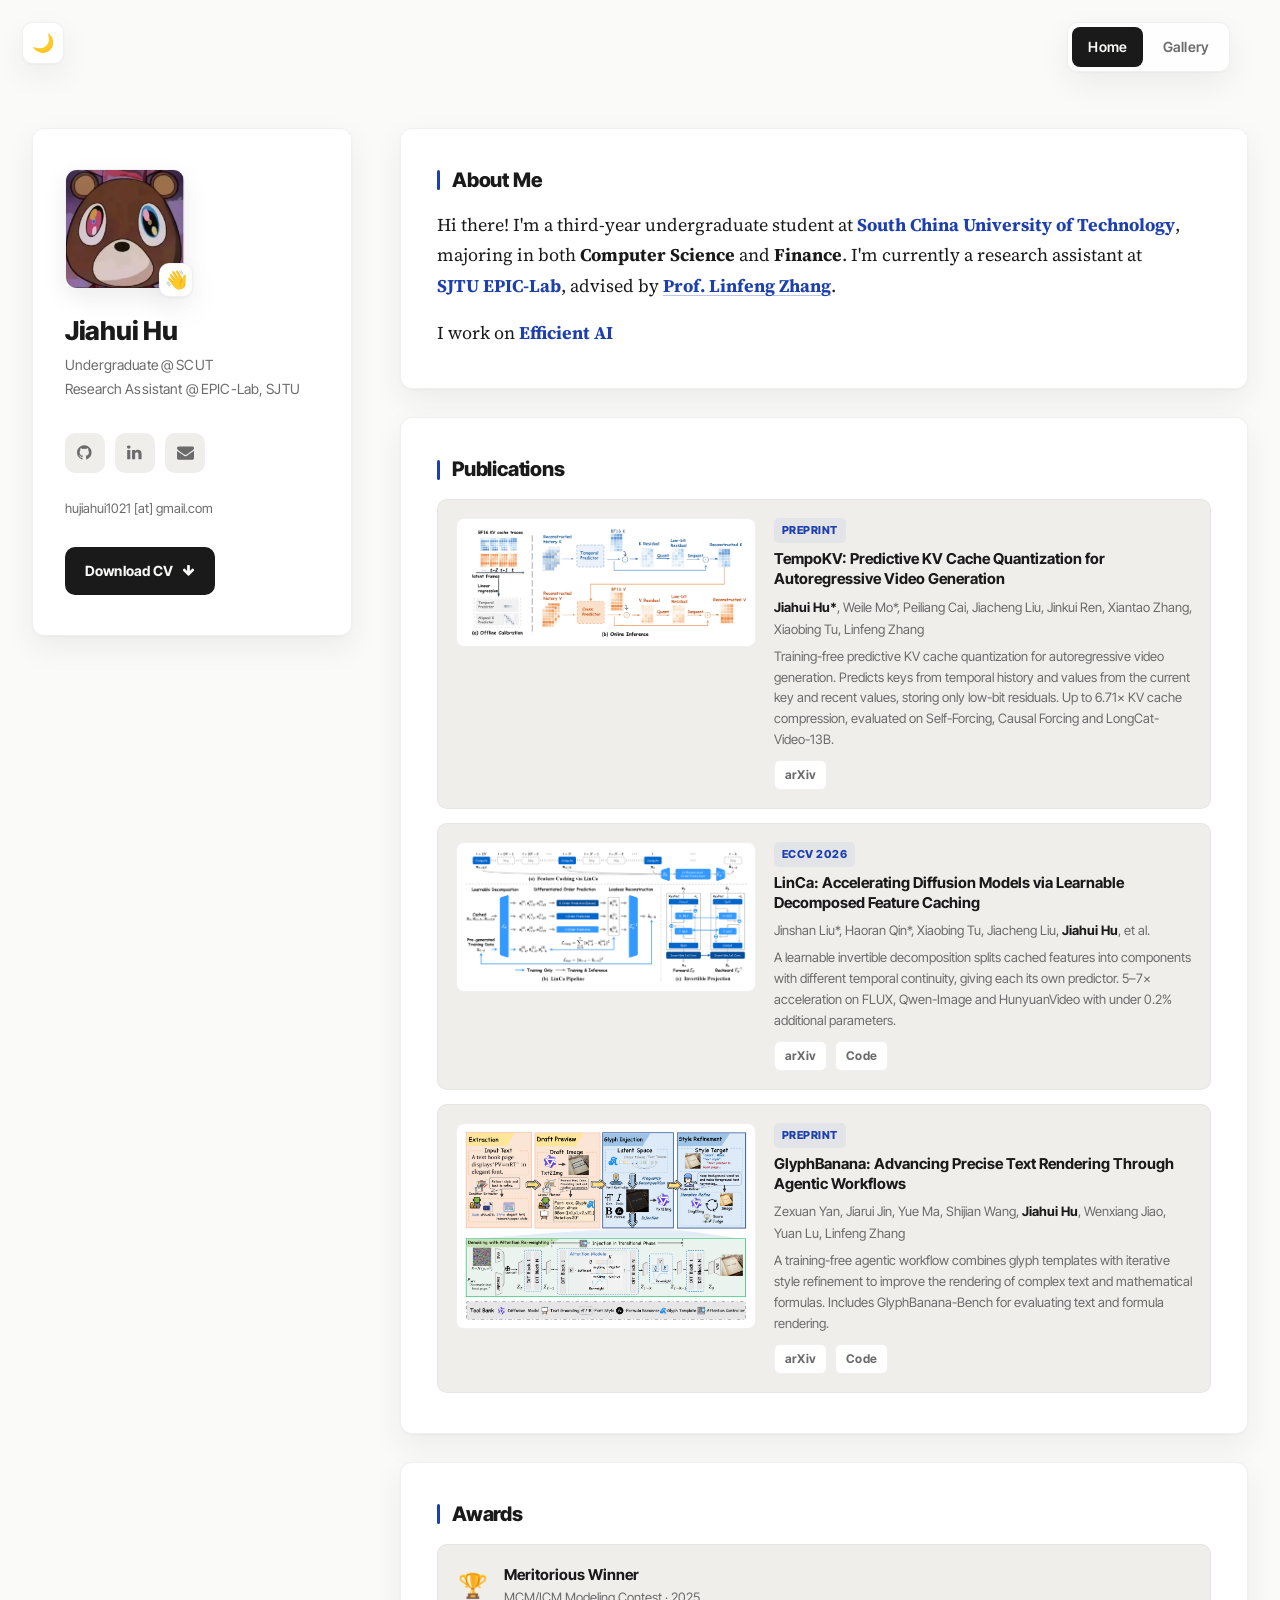
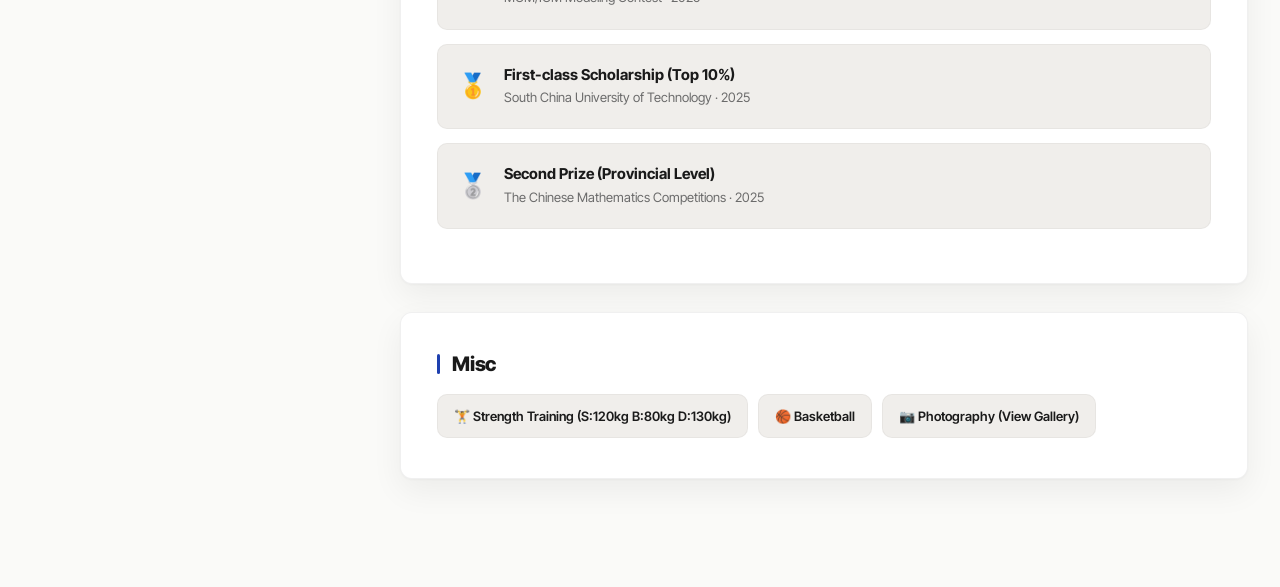
==== index.html @ 946f7ced "Add TempoKV preprint as the first publication" ====
<!doctype html>
<html lang="en">
  <head>
    <meta charset="utf-8">
    <meta name="viewport" content="width=device-width, initial-scale=1.0">

    <title>Jiahui Hu — Efficient Generative Models</title>
    <meta name="description" content="Jiahui Hu is an undergraduate at South China University of Technology and a research assistant at EPIC-Lab, SJTU, working on efficient generative models: KV-cache compression, low-bit quantization, and feature caching for image and video generation.">
    <link rel="canonical" href="https://jiahui1021.github.io/">

    <meta property="og:type" content="profile">
    <meta property="og:url" content="https://jiahui1021.github.io/">
    <meta property="og:title" content="Jiahui Hu — Efficient Generative Models">
    <meta property="og:description" content="Undergraduate at SCUT, research assistant at EPIC-Lab, SJTU. KV-cache compression, low-bit quantization, and feature caching for image and video generation.">
    <meta property="og:image" content="https://jiahui1021.github.io/static/images/profile.webp">
    <meta name="twitter:card" content="summary">
    <meta name="twitter:title" content="Jiahui Hu — Efficient Generative Models">
    <meta name="twitter:description" content="Undergraduate at SCUT, research assistant at EPIC-Lab, SJTU. KV-cache compression, low-bit quantization, and feature caching for image and video generation.">
    <meta name="twitter:image" content="https://jiahui1021.github.io/static/images/profile.webp">

    <link rel="preconnect" href="https://fonts.googleapis.com">
    <link rel="preconnect" href="https://fonts.gstatic.com" crossorigin>
    <link href="https://fonts.googleapis.com/css2?family=Inter+Tight:wght@400;500;600;700;800&family=Source+Serif+4:opsz,wght@8..60,400;8..60,500;8..60,600&display=swap" rel="stylesheet">

    <link rel="icon" href="/static/images/favicon.svg" type="image/svg+xml">

    <script>
      // Apply the saved (or system) theme before first paint to avoid a flash.
      (function () {
        try {
          var saved = localStorage.getItem('preferred-theme');
          var dark = saved
            ? saved === 'dark'
            : window.matchMedia('(prefers-color-scheme: dark)').matches;
          if (dark) document.documentElement.setAttribute('data-theme', 'dark');
        } catch (e) {}
      })();
    </script>
    <link rel="stylesheet" href="/static/css/style.css?v=20260912">
  </head>

  <body>
    <div class="bg-gradient"></div>


    <header class="nav-header animate-in" style="--delay: 0.1s">
      <nav class="nav-links" aria-label="Main navigation">
        <a href="/" class="nav-link active">Home</a>
        <a href="/gallery.html" class="nav-link">Gallery</a>
      </nav>
    </header>

    <button id="theme-toggle" class="spring-btn" aria-label="Toggle colour theme">
      <span class="icon">🌙</span>
    </button>

    <div class="layout-wrapper">

      <aside class="sidebar animate-in" style="--delay: 0.1s">
        <div class="profile-card glass-card">
          <div class="avatar-container">
            <img src="/static/images/profile.webp" alt="Jiahui Hu" class="avatar" width="393" height="392">
            <div class="status-badge" title="Say hi">👋</div>
          </div>

          <h1 class="name">Jiahui Hu</h1>
          <p class="bio">Undergraduate @ SCUT<br>Research Assistant @ <span class="nowrap">EPIC-Lab, SJTU</span></p>

          <div class="social-links">
            <a href="https://github.com/jiahui1021" target="_blank" rel="noopener noreferrer" class="social-btn spring-btn" title="GitHub" aria-label="GitHub">
              <svg viewBox="0 0 1792 1792" aria-hidden="true" focusable="false"><g transform="translate(0,1536) scale(1,-1)"><path d="M768 1408q209 0 385.5 -103t279.5 -279.5t103 -385.5q0 -251 -146.5 -451.5t-378.5 -277.5q-27 -5 -40 7t-13 30q0 3 0.5 76.5t0.5 134.5q0 97 -52 142q57 6 102.5 18t94 39t81 66.5t53 105t20.5 150.5q0 119 -79 206q37 91 -8 204q-28 9 -81 -11t-92 -44l-38 -24
q-93 26 -192 26t-192 -26q-16 11 -42.5 27t-83.5 38.5t-85 13.5q-45 -113 -8 -204q-79 -87 -79 -206q0 -85 20.5 -150t52.5 -105t80.5 -67t94 -39t102.5 -18q-39 -36 -49 -103q-21 -10 -45 -15t-57 -5t-65.5 21.5t-55.5 62.5q-19 32 -48.5 52t-49.5 24l-20 3q-21 0 -29 -4.5
t-5 -11.5t9 -14t13 -12l7 -5q22 -10 43.5 -38t31.5 -51l10 -23q13 -38 44 -61.5t67 -30t69.5 -7t55.5 3.5l23 4q0 -38 0.5 -88.5t0.5 -54.5q0 -18 -13 -30t-40 -7q-232 77 -378.5 277.5t-146.5 451.5q0 209 103 385.5t279.5 279.5t385.5 103zM291 305q3 7 -7 12
q-10 3 -13 -2q-3 -7 7 -12q9 -6 13 2zM322 271q7 5 -2 16q-10 9 -16 3q-7 -5 2 -16q10 -10 16 -3zM352 226q9 7 0 19q-8 13 -17 6q-9 -5 0 -18t17 -7zM394 184q8 8 -4 19q-12 12 -20 3q-9 -8 4 -19q12 -12 20 -3zM451 159q3 11 -13 16q-15 4 -19 -7t13 -15q15 -6 19 6z
M514 154q0 13 -17 11q-16 0 -16 -11q0 -13 17 -11q16 0 16 11zM572 164q-2 11 -18 9q-16 -3 -14 -15t18 -8t14 14z"/></g></svg>
            </a>
            <a href="https://www.linkedin.com/in/jiahui-hu-931522375/" target="_blank" rel="noopener noreferrer" class="social-btn spring-btn" title="LinkedIn" aria-label="LinkedIn">
              <svg viewBox="0 0 1792 1792" aria-hidden="true" focusable="false"><g transform="translate(0,1536) scale(1,-1)"><path d="M349 911v-991h-330v991h330zM370 1217q1 -73 -50.5 -122t-135.5 -49h-2q-82 0 -132 49t-50 122q0 74 51.5 122.5t134.5 48.5t133 -48.5t51 -122.5zM1536 488v-568h-329v530q0 105 -40.5 164.5t-126.5 59.5q-63 0 -105.5 -34.5t-63.5 -85.5q-11 -30 -11 -81v-553h-329
q2 399 2 647t-1 296l-1 48h329v-144h-2q20 32 41 56t56.5 52t87 43.5t114.5 15.5q171 0 275 -113.5t104 -332.5z"/></g></svg>
            </a>
            <a href="mailto:hujiahui1021@gmail.com" class="social-btn spring-btn" title="Email" aria-label="Email">
              <svg viewBox="0 0 1792 1792" aria-hidden="true" focusable="false"><g transform="translate(0,1536) scale(1,-1)"><path d="M1792 826v-794q0 -66 -47 -113t-113 -47h-1472q-66 0 -113 47t-47 113v794q44 -49 101 -87q362 -246 497 -345q57 -42 92.5 -65.5t94.5 -48t110 -24.5h1h1q51 0 110 24.5t94.5 48t92.5 65.5q170 123 498 345q57 39 100 87zM1792 1120q0 -79 -49 -151t-122 -123
q-376 -261 -468 -325q-10 -7 -42.5 -30.5t-54 -38t-52 -32.5t-57.5 -27t-50 -9h-1h-1q-23 0 -50 9t-57.5 27t-52 32.5t-54 38t-42.5 30.5q-91 64 -262 182.5t-205 142.5q-62 42 -117 115.5t-55 136.5q0 78 41.5 130t118.5 52h1472q65 0 112.5 -47t47.5 -113z"/></g></svg>
            </a>
            <!-- TODO: restore once you have a Google Scholar profile, with the real ?user= id.
            <a href="https://scholar.google.com/citations?user=XXXXXXXX" target="_blank" rel="noopener noreferrer" class="social-btn spring-btn" title="Google Scholar" aria-label="Google Scholar">
              <svg viewBox="0 0 2304 1792" aria-hidden="true" focusable="false"><g transform="translate(0,1536) scale(1,-1)"><path d="M1774 700l18 -316q4 -69 -82 -128t-235 -93.5t-323 -34.5t-323 34.5t-235 93.5t-82 128l18 316l574 -181q22 -7 48 -7t48 7zM2304 1024q0 -23 -22 -31l-1120 -352q-4 -1 -10 -1t-10 1l-652 206q-43 -34 -71 -111.5t-34 -178.5q63 -36 63 -109q0 -69 -58 -107l58 -433
q2 -14 -8 -25q-9 -11 -24 -11h-192q-15 0 -24 11q-10 11 -8 25l58 433q-58 38 -58 107q0 73 65 111q11 207 98 330l-333 104q-22 8 -22 31t22 31l1120 352q4 1 10 1t10 -1l1120 -352q22 -8 22 -31z"/></g></svg>
            </a>
            -->
          </div>

          <div class="contact-mini">
             <a href="mailto:hujiahui1021@gmail.com" class="email-link">hujiahui1021 [at] gmail.com</a>
          </div>

          <a href="/static/files/JiahuiHU_cv.pdf" target="_blank" rel="noopener noreferrer" class="download-btn spring-btn">
            <span>Download CV</span>
            <svg viewBox="0 0 1664 1792" aria-hidden="true" focusable="false"><g transform="translate(0,1536) scale(1,-1)"><path d="M1611 704q0 -53 -37 -90l-651 -652q-39 -37 -91 -37q-53 0 -90 37l-651 652q-38 36 -38 90q0 53 38 91l74 75q39 37 91 37q53 0 90 -37l294 -294v704q0 52 38 90t90 38h128q52 0 90 -38t38 -90v-704l294 294q37 37 90 37q52 0 91 -37l75 -75q37 -39 37 -91z"/></g></svg>
          </a>
        </div>
      </aside>

      <main class="main-content">

        <section id="about" class="content-card glass-card animate-in" style="--delay: 0.2s">
          <h2 class="section-title">About Me</h2>
          <div class="text-content">
            <p>
              Hi there! I'm a third-year undergraduate student at <strong class="highlight">South China University of Technology</strong>, majoring in both <strong>Computer Science</strong> and <strong>Finance</strong>.
              I'm currently a research assistant at <strong class="highlight nowrap">SJTU EPIC-Lab</strong>, advised by <a href="https://zhanglinfeng.tech/" target="_blank" rel="noopener noreferrer"><strong class="highlight">Prof. Linfeng Zhang</strong></a>.
            </p>
            <p>
              I work on <strong class="highlight">Efficient AI</strong>
            </p>
          </div>
        </section>


        <section id="publications" class="content-card glass-card animate-in" style="--delay: 0.3s">
          <h2 class="section-title">Publications</h2>
          <ul class="pub-list">
            <li class="pub-item spring-hover">
              <a class="pub-thumb" href="https://arxiv.org/abs/2610.15324" target="_blank" rel="noopener noreferrer" tabindex="-1" aria-hidden="true">
                <img src="/static/images/pubs/tempokv.png" alt="Overview of TempoKV: offline predictor calibration and online predictive residual quantization of keys and values" loading="lazy" width="1600" height="625">
              </a>
              <div class="pub-body">
                <div class="pub-venue">Preprint</div>
                <h3 class="pub-title">
                  <a href="https://arxiv.org/abs/2610.15324" target="_blank" rel="noopener noreferrer">TempoKV: Predictive KV Cache Quantization for Autoregressive Video Generation</a>
                </h3>
                <p class="pub-authors"><strong>Jiahui Hu*</strong>, Weile Mo*, Peiliang Cai, Jiacheng Liu, Jinkui Ren, Xiantao Zhang, Xiaobing Tu, Linfeng Zhang</p>
                <p class="pub-note">Training-free predictive KV cache quantization for autoregressive video generation. Predicts keys from temporal history and values from the current key and recent values, storing only low-bit residuals. Up to 6.71&times; KV cache compression, evaluated on Self-Forcing, Causal Forcing and LongCat-Video-13B.</p>
                <div class="pub-links">
                  <a href="https://arxiv.org/abs/2610.15324" target="_blank" rel="noopener noreferrer">arXiv</a>
                </div>
              </div>
            </li>
            <li class="pub-item spring-hover">
              <a class="pub-thumb" href="https://arxiv.org/abs/2608.17973" target="_blank" rel="noopener noreferrer" tabindex="-1" aria-hidden="true">
                <img src="/static/images/pubs/linca.webp" alt="Overview of the LinCa framework: decompose, predict, reconstruct" loading="lazy" width="1200" height="562">
              </a>
              <div class="pub-body">
                <div class="pub-venue">ECCV 2026</div>
                <h3 class="pub-title">
                  <a href="https://arxiv.org/abs/2608.17973" target="_blank" rel="noopener noreferrer">LinCa: Accelerating Diffusion Models via Learnable Decomposed Feature Caching</a>
                </h3>
                <p class="pub-authors">Jinshan Liu*, Haoran Qin*, Xiaobing Tu, Jiacheng Liu, <strong>Jiahui Hu</strong>, et al.</p>
                <p class="pub-note">A learnable invertible decomposition splits cached features into components with different temporal continuity, giving each its own predictor. 5&ndash;7&times; acceleration on FLUX, Qwen-Image and HunyuanVideo with under 0.2% additional parameters.</p>
                <div class="pub-links">
                  <a href="https://arxiv.org/abs/2608.17973" target="_blank" rel="noopener noreferrer">arXiv</a>
                  <a href="https://github.com/QHR69/LinCa" target="_blank" rel="noopener noreferrer">Code</a>
                </div>
              </div>
            </li>
            <li class="pub-item spring-hover">
              <a class="pub-thumb" href="https://arxiv.org/abs/2603.12155" target="_blank" rel="noopener noreferrer" tabindex="-1" aria-hidden="true">
                <img src="/static/images/pubs/glyphbanana.png" alt="Overview of the GlyphBanana workflow: extraction, draft preview, glyph injection, and style refinement" loading="lazy" width="2027" height="1353">
              </a>
              <div class="pub-body">
                <div class="pub-venue">Preprint</div>
                <h3 class="pub-title">
                  <a href="https://arxiv.org/abs/2603.12155" target="_blank" rel="noopener noreferrer">GlyphBanana: Advancing Precise Text Rendering Through Agentic Workflows</a>
                </h3>
                <p class="pub-authors">Zexuan Yan, Jiarui Jin, Yue Ma, Shijian Wang, <strong>Jiahui Hu</strong>, Wenxiang Jiao, Yuan Lu, Linfeng Zhang</p>
                <p class="pub-note">A training-free agentic workflow combines glyph templates with iterative style refinement to improve the rendering of complex text and mathematical formulas. Includes GlyphBanana-Bench for evaluating text and formula rendering.</p>
                <div class="pub-links">
                  <a href="https://arxiv.org/abs/2603.12155" target="_blank" rel="noopener noreferrer">arXiv</a>
                  <a href="https://github.com/yuriYanZeXuan/GlyphBanana" target="_blank" rel="noopener noreferrer">Code</a>
                </div>
              </div>
            </li>
          </ul>
        </section>

        <section id="awards" class="content-card glass-card animate-in" style="--delay: 0.4s">
          <h2 class="section-title">Awards</h2>
          <ul class="awards-list">
            <li class="spring-hover">
              <div class="award-icon">🏆</div>
              <div class="award-details">
                <strong>Meritorious Winner</strong>
                <span class="sub">MCM/ICM Modeling Contest · 2025</span>
              </div>
            </li>
            <li class="spring-hover">
              <div class="award-icon">🥇</div>
              <div class="award-details">
                <strong>First-class Scholarship (Top 10%)</strong>
                <span class="sub">South China University of Technology · 2025</span>
              </div>
            </li>

            <li class="spring-hover">
              <div class="award-icon">🥈</div>
              <div class="award-details">
                <strong>Second Prize (Provincial Level)</strong>
                <span class="sub">The Chinese Mathematics Competitions · 2025</span>
              </div>
            </li>

          </ul>
        </section>

        <section id="misc" class="content-card glass-card animate-in" style="--delay: 0.5s">
          <h2 class="section-title">Misc</h2>
          <div class="hobbies-grid">
            <div class="hobby-tag spring-hover">🏋️ Strength Training (S:120kg B:80kg D:130kg)</div>
            <div class="hobby-tag spring-hover">🏀 Basketball</div>
            <a href="/gallery.html" class="hobby-tag spring-hover hobby-link">📷 Photography (View Gallery)</a>
          </div>
        </section>

        <footer class="site-footer animate-in" style="--delay: 0.6s">
          <p></p>
        </footer>

      </main>
    </div>

    <script src="/static/js/dark-mode.js?v=20260912"></script>
  </body>
</html>
---- static/css/style.css ----
/* =========================================
   1. Variables & Reset & Font (全局通用)
   ========================================= */

/* 1. 定义康熙字典体 */
@font-face {
  font-family: 'KangXi';
  src: url('../fonts/KangXi.otf') format('opentype'); 
  font-display: swap; 
}

:root {
  --font-main: 'Inter Tight', "Helvetica Neue", Arial, sans-serif;
  --font-display: 'Inter Tight', "Helvetica Neue", Arial, sans-serif;
  --font-serif: 'Source Serif 4', Georgia, "Times New Roman", serif;

  /* 调色板 — 学术冷暖灰 */
  --bg-color: #fafaf8;
  --surface-color: #ffffff;
  --surface-muted: #f0eeeb;
  --text-primary: #1a1a1a;
  --text-secondary: #6b6b6b;
  --accent: #1e40af;
  --accent-hover: #1a3590;
  --accent-subtle: rgba(30, 64, 175, 0.06);

  /* 卡片设计 — 纯色底 + 双层阴影 */
  --card-bg: #ffffff;
  --card-border: 1px solid rgba(0, 0, 0, 0.06);
  --card-radius: 12px;
  --card-shadow:
    0 1px 3px rgba(0, 0, 0, 0.04),
    0 12px 32px rgba(0, 0, 0, 0.06);
  --card-shadow-hover:
    0 2px 6px rgba(0, 0, 0, 0.06),
    0 20px 48px rgba(0, 0, 0, 0.10);

  /* 物理弹性动画曲线 */
  --spring-easing: cubic-bezier(0.34, 1.56, 0.64, 1);
  --spring-duration: 0.4s;

  --font-art: 'KangXi', "Songti SC", serif;
}

/* 暗色模式适配 */
[data-theme="dark"] {
  --bg-color: #0f0f0f;
  --surface-color: #1a1a1a;
  --surface-muted: #242424;
  --text-primary: #ececec;
  --text-secondary: #999999;
  --accent: #60a5fa;
  --accent-hover: #93c5fd;
  --accent-subtle: rgba(96, 165, 250, 0.08);
  --card-bg: #1a1a1a;
  --card-border: 1px solid rgba(255, 255, 255, 0.08);
  --card-shadow:
    0 1px 3px rgba(0, 0, 0, 0.12),
    0 12px 32px rgba(0, 0, 0, 0.3);
  --card-shadow-hover:
    0 2px 6px rgba(0, 0, 0, 0.16),
    0 20px 48px rgba(0, 0, 0, 0.4);
}

* { box-sizing: border-box; margin: 0; padding: 0; }

body {
  font-family: var(--font-main);
  background: var(--bg-color);
  color: var(--text-primary);
  line-height: 1.7;
  overflow-x: hidden;
  transition: background-color 0.4s ease, color 0.4s ease;
}

a { text-decoration: none; color: inherit; transition: color 0.2s; }
ul { list-style: none; }

/* 背景光斑 */
.bg-gradient {
  display: none;
}

/* =========================================
   2. Layout (布局核心)
   ========================================= */

/* [首页默认布局] Grid 布局，侧边栏+内容 */
.layout-wrapper {
  max-width: 1320px;
  margin: 0 auto;
  padding: 56px 32px 80px;
  display: grid;
  grid-template-columns: 320px 1fr;
  gap: 48px;
  align-items: start;
}

/* [画廊页特殊布局] 只有当 body 有 gallery-page 类时生效 */
body.gallery-page .layout-wrapper {
  max-width: 100%;
  padding: 20px;
  display: flex; /* 改为 Flex */
  flex-direction: column;
  height: 100vh;
  overflow: hidden; /* 锁住滚动条 */
  grid-template-columns: none; /* 取消 Grid */
}

/* 移动端适配 */
@media (max-width: 850px) {
  .nav-header {
    width: calc(100% - 40px);
    padding-top: 16px;
  }

  .layout-wrapper {
    grid-template-columns: 1fr;
    gap: 24px;
    padding: 24px 20px 56px;
    margin-top: 24px;
  }

  .sidebar {
    position: static;
  }

  .section-title {
    font-size: 22px;
  }
}

/* =========================================
   3. Navigation (导航栏)
   ========================================= */
.nav-header {
  display: flex;
  justify-content: flex-end;
  width: min(1180px, calc(100% - 48px));
  padding: 22px 0 0;
  margin: 0 auto;
  position: relative;
  z-index: 50;
}

/* [画廊页] 导航栏改为绝对定位，悬浮在右上角 */
body.gallery-page .nav-header {
  position: absolute;
  top: 20px; right: 40px;
  margin-bottom: 0;
  padding: 0;
}

.nav-links {
  display: flex;
  gap: 4px;
  background: rgba(255, 255, 255, 0.82);
  padding: 4px;
  border-radius: 10px;
  border: var(--card-border);
  backdrop-filter: blur(16px);
  -webkit-backdrop-filter: blur(16px);
  box-shadow: var(--card-shadow);
}

[data-theme="dark"] .nav-links {
  background: rgba(26, 26, 26, 0.82);
}

.nav-link {
  min-height: 38px;
  display: inline-flex;
  align-items: center;
  padding: 8px 16px;
  border-radius: 8px;
  font-weight: 600;
  font-size: 14px;
  color: var(--text-secondary);
  transition: all 0.2s ease;
  letter-spacing: 0.01em;
}

.nav-link:hover, .nav-link.active {
  background: var(--text-primary);
  color: var(--bg-color);
}


#theme-toggle {
  position: fixed;
  top: 22px;
  left: 22px;
  z-index: 100;
  width: 42px; height: 42px;
  border-radius: 10px;
  background: var(--card-bg);
  border: var(--card-border);
  cursor: pointer;
  display: flex; align-items: center; justify-content: center;
  font-size: 18px;
  box-shadow: var(--card-shadow);
  transition: transform 0.2s ease, box-shadow 0.2s ease;
}

#theme-toggle:hover {
  transform: scale(1.08);
  box-shadow: var(--card-shadow-hover);
}

/* [画廊页] 样式可以简化 */
body.gallery-page #theme-toggle {
  position: absolute;
  top: 20px; 
  left: 20px;
  right: auto;
}
/* =========================================
   4. Components (卡片与侧边栏)
   ========================================= */
.glass-card {
  background: var(--card-bg);
  border: var(--card-border);
  border-radius: var(--card-radius);
  box-shadow: var(--card-shadow);
  padding: 40px 36px;
  transition: transform 0.3s ease,
              box-shadow 0.3s ease;
}

.glass-card:hover {
  box-shadow: var(--card-shadow-hover);
}

.content-card { margin-bottom: 28px; }
.main-content { min-width: 0; }

/* Sidebar Profile */
.sidebar { position: sticky; top: 40px; }
.profile-card { text-align: left; padding: 40px 32px; }
.avatar-container { position: relative; width: 120px; height: 120px; margin: 0 0 28px; }
.avatar { width: 100%; height: 100%; border-radius: 12px; object-fit: cover; border: 1px solid rgba(0, 0, 0, 0.06); box-shadow: 0 8px 24px rgba(0,0,0,0.08); }
.status-badge { position: absolute; bottom: -8px; right: -8px; background: var(--surface-color); width: 34px; height: 34px; border: var(--card-border); border-radius: 10px; display: flex; align-items: center; justify-content: center; font-size: 18px; box-shadow: var(--card-shadow); animation: wave 2s infinite; }
.name { font-family: var(--font-display); font-size: 26px; line-height: 1.1; font-weight: 800; margin-bottom: 8px; letter-spacing: -0.01em; }
.bio { color: var(--text-secondary); font-size: 14px; margin-bottom: 32px; letter-spacing: 0.01em; }
.social-links { display: flex; justify-content: center; gap: 10px; margin-bottom: 24px; }
.profile-card .social-links { justify-content: flex-start; }
.social-btn { width: 40px; height: 40px; border-radius: 10px; background: var(--surface-muted); display: flex; align-items: center; justify-content: center; color: var(--text-secondary); font-size: 16px; border: 1px solid transparent; transition: all 0.2s ease; }
.social-btn:hover { color: var(--accent); background: var(--accent-subtle); border-color: rgba(30, 64, 175, 0.12); transform: translateY(-2px); }
.social-btn svg { width: 17px; height: 17px; fill: currentColor; display: block; }
.download-btn svg { width: 13px; height: 13px; fill: currentColor; display: block; }
[data-theme="dark"] .social-btn { background: rgba(255, 255, 255, 0.06); }
[data-theme="dark"] .social-btn:hover { color: var(--accent); background: rgba(96, 165, 250, 0.1); border-color: rgba(96, 165, 250, 0.2); }
.contact-mini { font-size: 13px; color: var(--text-secondary); margin-bottom: 28px; }
.download-btn { display: inline-flex; align-items: center; gap: 8px; background: var(--text-primary); color: var(--bg-color); padding: 12px 20px; border-radius: 10px; font-weight: 700; font-size: 14px; transition: all 0.2s ease; letter-spacing: 0.01em; }
.download-btn:hover { transform: translateY(-2px); box-shadow: 0 8px 20px rgba(0,0,0,0.12); }

/* =========================================
   5. Home Content (首页内容样式)
   ========================================= */
.section-title { font-family: var(--font-display); font-size: 20px; line-height: 1.15; font-weight: 800; margin-bottom: 18px; display: flex; align-items: center; gap: 12px; letter-spacing: -0.01em; }
.section-title::before { content: ''; display: block; width: 3px; height: 20px; background: var(--accent); border-radius: 2px; }
.highlight { color: var(--accent); }
/* 正文：撑满卡片宽度，段落内不出现孤字/孤行 */
.text-content p { margin-bottom: 0.9em; color: var(--text-primary); font-family: var(--font-serif); font-size: 18px; line-height: 1.7; text-wrap: pretty; }
.text-content p:last-child { margin-bottom: 0; }
/* 只有真正的链接带下划线，和纯高亮的蓝色强调区分开 */
.text-content a { text-decoration: underline; text-decoration-thickness: 1px; text-underline-offset: 3px; text-decoration-color: rgba(30, 64, 175, 0.3); transition: text-decoration-color 0.2s ease; }
.text-content a:hover { text-decoration-color: var(--accent); }
[data-theme="dark"] .text-content a { text-decoration-color: rgba(96, 165, 250, 0.35); }
.news-box { background: var(--surface-muted); border-radius: 10px; padding: 20px; margin-top: 24px; border: 1px solid rgba(0, 0, 0, 0.03); }
.news-header { font-size: 12px; font-weight: 700; text-transform: uppercase; color: var(--accent); margin-bottom: 12px; letter-spacing: 0.03em; }
.news-list li { display: flex; gap: 12px; font-size: 14px; margin-bottom: 8px; }
.news-list .date { font-family: monospace; color: var(--text-secondary); min-width: 80px; }
.section-header { display: flex; justify-content: space-between; align-items: center; margin-bottom: 20px; }
.view-all { font-size: 14px; color: var(--accent); font-weight: 600; transition: color 0.2s ease; }
.view-all:hover { color: var(--accent-hover); }

/* Projects Grid */
.project-grid { display: grid; grid-template-columns: repeat(auto-fit, minmax(240px, 1fr)); gap: 16px; }
.project-item { background: var(--surface-muted); padding: 20px; border-radius: 10px; border: 1px solid rgba(0, 0, 0, 0.04); transition: all 0.3s ease; }
.project-item:hover { transform: translateY(-4px); border-color: var(--accent); box-shadow: 0 8px 20px rgba(0,0,0,0.06); }
.project-icon { font-size: 24px; margin-bottom: 12px; }
.project-item h3 { font-size: 16px; font-weight: 600; margin-bottom: 6px; }
.project-item p { font-size: 13px; color: var(--text-secondary); margin-bottom: 12px; line-height: 1.5; }
.tags span { display: inline-block; font-size: 11px; background: rgba(0,0,0,0.04); padding: 4px 8px; border-radius: 6px; margin-right: 4px; color: var(--text-secondary); }
[data-theme="dark"] .tags span { background: rgba(255,255,255,0.08); }

/* Awards */
.awards-list li { display: flex; gap: 16px; align-items: center; padding: 20px; border-radius: 10px; background: var(--surface-muted); margin-bottom: 14px; border: 1px solid rgba(0, 0, 0, 0.04); transition: transform 0.25s ease, border-color 0.25s ease, box-shadow 0.25s ease; }
.awards-list li:hover { transform: translateY(-2px); border-color: rgba(30, 64, 175, 0.15); box-shadow: 0 6px 16px rgba(0,0,0,0.06); }
[data-theme="dark"] .awards-list li:hover { border-color: rgba(96, 165, 250, 0.2); }
.award-icon { font-size: 24px; }
.award-details { display: flex; flex-direction: column; gap: 2px; }
.award-details strong { font-size: 15px; line-height: 1.3; }
.award-details .sub { font-size: 13px; color: var(--text-secondary); }

/* Hobbies */
.hobbies-grid { display: flex; flex-wrap: wrap; gap: 10px; }
.hobby-tag { background: var(--surface-muted); padding: 10px 16px; border-radius: 10px; font-size: 13px; font-weight: 600; transition: all 0.25s ease; cursor: default; border: 1px solid rgba(0, 0, 0, 0.04); }
.hobby-tag:hover { transform: translateY(-2px); background: var(--text-primary); color: var(--bg-color); box-shadow: 0 6px 16px rgba(0,0,0,0.08); }
.hobby-link { cursor: pointer; }
.nowrap { white-space: nowrap; }

/* Publications */
.pub-list { display: flex; flex-direction: column; gap: 14px; }
.pub-item { display: flex; gap: 18px; align-items: flex-start; padding: 18px; border-radius: 10px; background: var(--surface-muted); border: 1px solid rgba(0, 0, 0, 0.04); transition: transform 0.25s ease, border-color 0.25s ease, box-shadow 0.25s ease; }
.pub-item:hover { transform: translateY(-2px); border-color: rgba(30, 64, 175, 0.15); box-shadow: 0 6px 16px rgba(0,0,0,0.06); }
[data-theme="dark"] .pub-item:hover { border-color: rgba(96, 165, 250, 0.2); }
.pub-thumb { flex: 0 0 300px; display: block; overflow: hidden; border-radius: 8px; padding: 8px; background: #ffffff; border: 1px solid rgba(0, 0, 0, 0.06); }
.pub-thumb img { width: 100%; height: auto; display: block; transition: transform 0.35s ease; }
.pub-item:hover .pub-thumb img { transform: scale(1.03); }
[data-theme="dark"] .pub-thumb { border-color: rgba(255, 255, 255, 0.10); }
.pub-body { display: flex; flex-direction: column; gap: 6px; min-width: 0; }
.pub-venue { align-self: flex-start; font-family: var(--font-display); font-size: 11px; font-weight: 800; letter-spacing: 0.04em; text-transform: uppercase; color: var(--accent); background: var(--accent-subtle); padding: 3px 8px; border-radius: 5px; }
.pub-title { font-size: 15px; font-weight: 700; line-height: 1.35; }
.pub-title a { border-bottom: 1px solid transparent; transition: color 0.2s ease, border-color 0.2s ease; }
.pub-title a:hover { color: var(--accent); border-bottom-color: var(--accent); }
.pub-authors { font-size: 13px; color: var(--text-secondary); }
.pub-authors strong { color: var(--text-primary); font-weight: 700; }
.pub-note { font-size: 13px; line-height: 1.6; color: var(--text-secondary); }
.pub-links { display: flex; flex-wrap: wrap; gap: 8px; margin-top: 4px; }
.pub-links a { font-size: 12px; font-weight: 700; letter-spacing: 0.02em; padding: 4px 10px; border-radius: 6px; background: var(--surface-color); border: 1px solid rgba(0, 0, 0, 0.06); color: var(--text-secondary); transition: all 0.2s ease; }
.pub-links a:hover { color: var(--accent); border-color: rgba(30, 64, 175, 0.2); background: var(--accent-subtle); }
[data-theme="dark"] .pub-links a { background: rgba(255, 255, 255, 0.05); border-color: rgba(255, 255, 255, 0.08); }
[data-theme="dark"] .pub-links a:hover { color: var(--accent); border-color: rgba(96, 165, 250, 0.25); background: rgba(96, 165, 250, 0.1); }

@media (max-width: 900px) {
  .pub-item { flex-direction: column; }
  .pub-thumb { flex: 0 0 auto; width: 100%; }
}

/* =========================================
   6. Gallery Styles
   ========================================= */
body.gallery-page {
  min-height: 100vh;
  background: var(--bg-color);
}

[data-theme="dark"] body.gallery-page {
  background: #0a0a0a;
}

body.gallery-page.lightbox-open {
  overflow: hidden;
}

body.gallery-page .nav-header {
  position: absolute;
  top: 20px;
  right: 24px;
  margin-bottom: 0;
  padding: 0;
  z-index: 80;
}

body.gallery-page #theme-toggle {
  position: absolute;
  top: 20px;
  left: 24px;
  z-index: 90;
}

.gallery-shell {
  width: 100%;
  padding-bottom: 72px;
}

.gallery-hero {
  min-height: 56vh;
  display: flex;
  align-items: flex-end;
  position: relative;
  isolation: isolate;
  padding: 140px max(28px, calc((100vw - 1180px) / 2)) 52px;
  margin-bottom: 36px;
  overflow: hidden;
  border-radius: 0 0 20px 20px;
}

.gallery-hero::before {
  content: "";
  position: absolute;
  inset: 0;
  z-index: -2;
  background-image:
    linear-gradient(90deg, rgba(7, 10, 14, 0.72), rgba(7, 10, 14, 0.24) 56%, rgba(7, 10, 14, 0.12)),
    url('/static/images/gallery/optimized/MtYL3.webp');
  background-size: cover;
  background-position: center;
}

.gallery-hero::after {
  content: "";
  position: absolute;
  inset: auto 0 0;
  height: 140px;
  z-index: -1;
  background: linear-gradient(180deg, rgba(250, 250, 248, 0), rgba(250, 250, 248, 1));
}

[data-theme="dark"] .gallery-hero::after {
  background: linear-gradient(180deg, rgba(10, 10, 10, 0), rgba(10, 10, 10, 1));
}

.gallery-hero-content {
  width: min(620px, 100%);
  color: #fff;
  text-shadow: 0 12px 28px rgba(0, 0, 0, 0.32);
}

.gallery-kicker {
  margin-bottom: 10px;
  font-size: 13px;
  font-weight: 700;
  text-transform: uppercase;
  letter-spacing: 0;
}

.gallery-hero h1 {
  margin-bottom: 16px;
  font-family: var(--font-display);
  font-size: 80px;
  line-height: 0.9;
  letter-spacing: -0.02em;
  color: #fff;
}

.gallery-lede {
  max-width: 520px;
  margin-bottom: 20px;
  font-family: var(--font-serif);
  font-size: 21px;
  line-height: 1.35;
  color: rgba(255, 255, 255, 0.86);
}

.gallery-meta {
  display: flex;
  flex-wrap: wrap;
  gap: 10px;
}

.gallery-meta span {
  display: inline-flex;
  align-items: center;
  min-height: 34px;
  padding: 7px 14px;
  border: 1px solid rgba(255, 255, 255, 0.2);
  border-radius: 10px;
  background: rgba(255, 255, 255, 0.1);
  color: rgba(255, 255, 255, 0.92);
  backdrop-filter: blur(16px);
  -webkit-backdrop-filter: blur(16px);
  font-size: 13px;
  font-weight: 600;
}

.gallery-toolbar,
.gallery-grid {
  width: min(1180px, calc(100% - 40px));
  margin-inline: auto;
}

.gallery-toolbar {
  display: flex;
  flex-wrap: wrap;
  gap: 10px;
  margin-bottom: 18px;
}

.filter-chip {
  display: inline-flex;
  align-items: center;
  justify-content: center;
  gap: 8px;
  min-height: 40px;
  padding: 9px 16px;
  border: 1px solid rgba(0, 0, 0, 0.06);
  border-radius: 10px;
  background: rgba(255, 255, 255, 0.8);
  color: var(--text-secondary);
  box-shadow: 0 2px 8px rgba(0, 0, 0, 0.04);
  cursor: pointer;
  font: inherit;
  font-weight: 700;
  font-size: 14px;
  transition: all 0.25s ease;
}

.filter-chip:hover,
.filter-chip.active {
  transform: translateY(-2px);
  border-color: rgba(30, 64, 175, 0.3);
  background: var(--text-primary);
  color: var(--bg-color);
  box-shadow: 0 6px 16px rgba(0, 0, 0, 0.1);
}

[data-theme="dark"] .filter-chip {
  border-color: rgba(255, 255, 255, 0.08);
  background: rgba(255, 255, 255, 0.06);
  box-shadow: 0 2px 8px rgba(0, 0, 0, 0.2);
}

[data-theme="dark"] .filter-chip:hover,
[data-theme="dark"] .filter-chip.active {
  background: #ececec;
  color: #0f0f0f;
}

.gallery-grid {
  display: grid;
  grid-auto-flow: dense;
  grid-auto-rows: 10px;
  grid-template-columns: repeat(12, minmax(0, 1fr));
  gap: 16px;
}

.gallery-item {
  grid-column: span 4;
  position: relative;
  display: block;
  width: 100%;
  min-height: 220px;
  padding: 0;
  border: 0;
  border-radius: 12px;
  overflow: hidden;
  background: var(--surface-muted);
  color: #fff;
  cursor: zoom-in;
  box-shadow:
    0 2px 8px rgba(0, 0, 0, 0.06),
    0 12px 28px rgba(0, 0, 0, 0.1);
  grid-row: span 19;
  transform: translateZ(0);
  opacity: 0;
  transition: opacity 0.4s ease, transform 0.35s ease, box-shadow 0.35s ease;
}

.gallery-item.is-landscape {
  grid-column: span 6;
  grid-row: span 15;
}

.gallery-item.is-featured {
  grid-column: span 8;
  grid-row: span 19;
}

.gallery-item:hover,
.gallery-item:focus-visible {
  transform: translateY(-6px);
  box-shadow:
    0 4px 12px rgba(0, 0, 0, 0.08),
    0 20px 44px rgba(0, 0, 0, 0.14);
  outline: none;
}

.gallery-item img {
  width: 100%;
  height: 100%;
  display: block;
  object-fit: cover;
  opacity: 0;
  transition: opacity 0.4s ease, transform 0.5s ease, filter 0.3s ease;
}

.gallery-item:hover img,
.gallery-item:focus-visible img {
  transform: scale(1.06);
  filter: brightness(1.08) saturate(1.08);
}

.gallery-item-info {
  position: absolute;
  inset: auto 0 0;
  display: flex;
  flex-direction: column;
  gap: 3px;
  padding: 48px 20px 18px;
  background: linear-gradient(180deg, rgba(0, 0, 0, 0), rgba(0, 0, 0, 0.72));
  text-align: left;
}

.gallery-item-info strong {
  font-family: var(--font-display);
  color: #fff;
  font-size: 16px;
  line-height: 1.2;
  letter-spacing: -0.01em;
}

.gallery-item-info span {
  color: rgba(255, 255, 255, 0.72);
  font-size: 13px;
  line-height: 1.35;
}

.gallery-lightbox {
  position: fixed;
  inset: 0;
  z-index: 2000;
  display: grid;
  grid-template-columns: 72px 1fr 72px;
  align-items: center;
  gap: 16px;
  padding: 72px 28px 32px;
  background: rgba(0, 0, 0, 0.92);
  backdrop-filter: blur(24px);
  -webkit-backdrop-filter: blur(24px);
}

.gallery-lightbox[hidden] {
  display: none;
}

.lightbox-frame {
  min-width: 0;
  max-width: min(1080px, 100%);
  margin: 0 auto;
  color: #fff;
  text-align: center;
}

.lightbox-frame img {
  display: block;
  width: auto;
  max-width: 100%;
  max-height: calc(100vh - 190px);
  margin: 0 auto 20px;
  border-radius: 12px;
  box-shadow: 0 32px 80px rgba(0, 0, 0, 0.5);
  transition: opacity 0.3s ease, transform 0.3s ease;
}

.lightbox-frame figcaption {
  display: flex;
  flex-direction: column;
  gap: 4px;
}

.lightbox-frame strong {
  color: #fff;
  font-size: 18px;
  letter-spacing: -0.01em;
}

.lightbox-frame span {
  color: rgba(255, 255, 255, 0.6);
  font-size: 14px;
}

.lightbox-action {
  width: 48px;
  height: 48px;
  border: 1px solid rgba(255, 255, 255, 0.12);
  border-radius: 12px;
  background: rgba(255, 255, 255, 0.08);
  color: #fff;
  cursor: pointer;
  font-size: 20px;
  transition: all 0.2s ease;
}

.lightbox-action:hover,
.lightbox-action:focus-visible {
  transform: scale(1.06);
  background: rgba(255, 255, 255, 0.14);
  border-color: rgba(255, 255, 255, 0.2);
  outline: none;
}

.lightbox-close {
  position: fixed;
  top: 22px;
  right: 28px;
}

@media (max-width: 980px) {
  .gallery-hero {
    min-height: 48vh;
    padding-top: 112px;
  }

  .gallery-hero h1 {
    font-size: 58px;
  }

  .gallery-item,
  .gallery-item.is-landscape {
    grid-column: span 6;
  }

  .gallery-item.is-featured {
    grid-column: span 12;
  }
}

@media (max-width: 768px) {
  body.gallery-page .nav-header {
    top: 16px;
    right: 16px;
  }

  body.gallery-page #theme-toggle {
    top: 16px;
    left: 16px;
  }

  .nav-links {
    gap: 12px;
    padding: 4px;
  }

  .gallery-hero {
    min-height: 46vh;
    padding: 104px 20px 34px;
    margin-bottom: 22px;
    border-radius: 0 0 14px 14px;
  }

  .gallery-hero::before {
    background-position: center;
  }

  .gallery-hero h1 {
    font-size: 44px;
  }

  .gallery-lede {
    font-size: 17px;
  }

  .gallery-toolbar,
  .gallery-grid {
    width: calc(100% - 32px);
  }

  .gallery-toolbar {
    overflow-x: auto;
    flex-wrap: nowrap;
    padding-bottom: 6px;
    scrollbar-width: none;
  }

  .gallery-toolbar::-webkit-scrollbar {
    display: none;
  }

  .filter-chip {
    flex: 0 0 auto;
    min-height: 38px;
    padding: 8px 13px;
    font-size: 13px;
  }

  .gallery-grid {
    grid-template-columns: 1fr;
    grid-auto-rows: auto;
    gap: 14px;
  }

  .gallery-item,
  .gallery-item.is-landscape,
  .gallery-item.is-featured {
    grid-column: 1;
    grid-row: auto;
    min-height: 0;
    aspect-ratio: 4 / 5;
  }

  .gallery-item.is-landscape,
  .gallery-item.is-featured {
    aspect-ratio: 16 / 11;
  }

  .gallery-lightbox {
    grid-template-columns: 48px 1fr 48px;
    gap: 6px;
    padding: 70px 12px 22px;
  }

  .lightbox-frame img {
    max-height: calc(100vh - 190px);
  }

  .lightbox-action {
    width: 42px;
    height: 42px;
    font-size: 20px;
  }
}

@keyframes wave {
  0%, 100% { transform: rotate(0deg); }
  25% { transform: rotate(10deg); }
  75% { transform: rotate(-8deg); }
}

/* 入场动画 */
.animate-in {
  opacity: 0;
  transform: translateY(16px);
  animation: fadeSlideIn 0.6s ease forwards;
  animation-delay: var(--delay, 0s);
}

@keyframes fadeSlideIn {
  to {
    opacity: 1;
    transform: translateY(0);
  }
}

/* 专门的康熙字体类 */
.font-kangxi {
  font-family: var(--font-art);
  font-weight: normal;
}

/* =========================================
   Reduced motion
   ========================================= */
@media (prefers-reduced-motion: reduce) {
  *, *::before, *::after {
    animation-duration: 0.01ms !important;
    animation-iteration-count: 1 !important;
    transition-duration: 0.01ms !important;
    scroll-behavior: auto !important;
  }
}
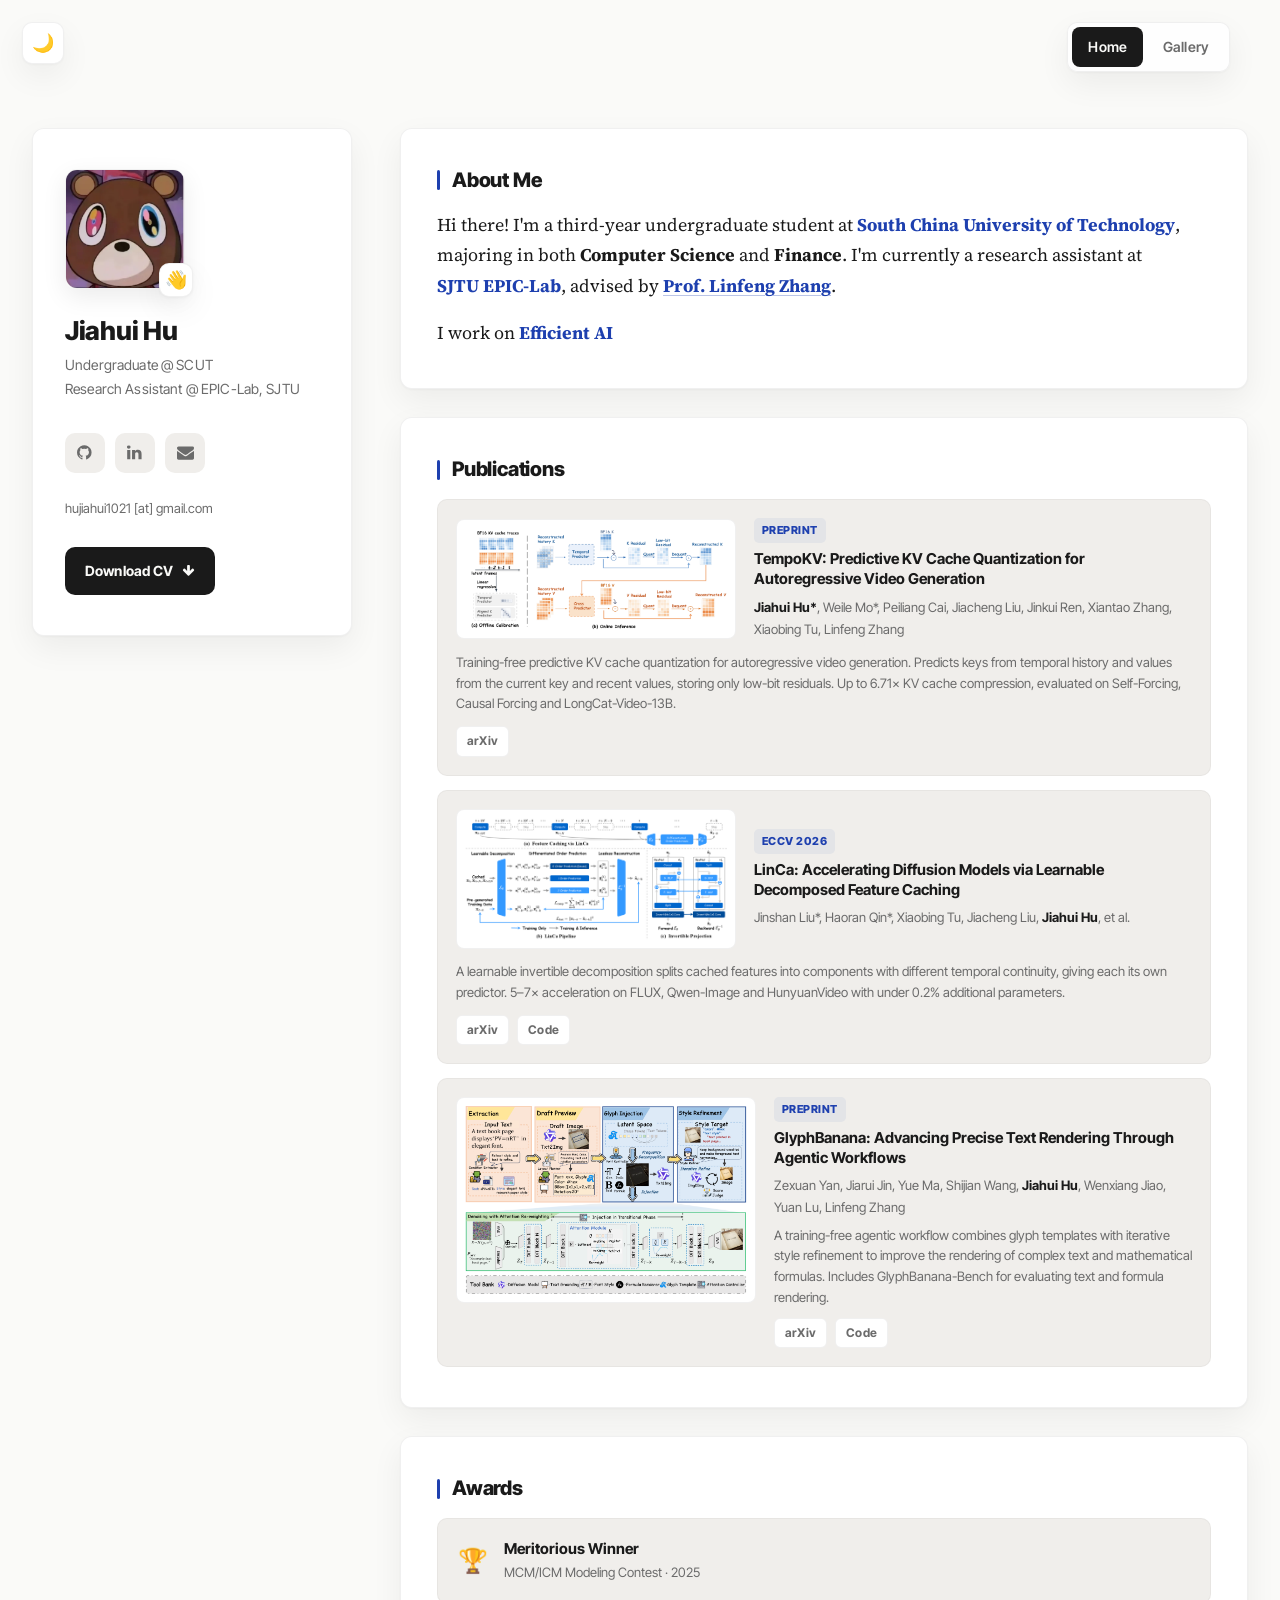
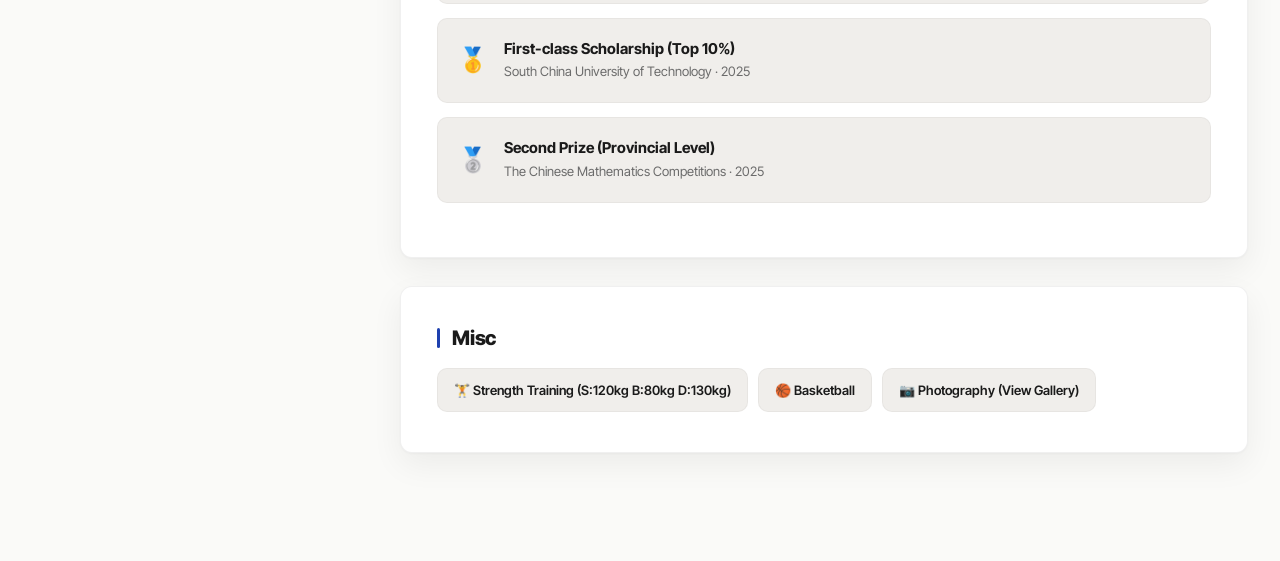
==== commit 8fa01ab1: "Reduce whitespace in TempoKV and LinCa publication cards" ====
--- a/index.html
+++ b/index.html
@@ -36,7 +36,7 @@
         } catch (e) {}
       })();
     </script>
-    <link rel="stylesheet" href="/static/css/style.css?v=20260912">
+    <link rel="stylesheet" href="/static/css/style.css?v=20261014">
   </head>
 
   <body>
@@ -120,7 +120,7 @@
         <section id="publications" class="content-card glass-card animate-in" style="--delay: 0.3s">
           <h2 class="section-title">Publications</h2>
           <ul class="pub-list">
-            <li class="pub-item spring-hover">
+            <li class="pub-item spring-hover pub-item-compact">
               <a class="pub-thumb" href="https://arxiv.org/abs/2610.15324" target="_blank" rel="noopener noreferrer" tabindex="-1" aria-hidden="true">
                 <img src="/static/images/pubs/tempokv.png" alt="Overview of TempoKV: offline predictor calibration and online predictive residual quantization of keys and values" loading="lazy" width="1600" height="625">
               </a>
@@ -130,13 +130,13 @@
                   <a href="https://arxiv.org/abs/2610.15324" target="_blank" rel="noopener noreferrer">TempoKV: Predictive KV Cache Quantization for Autoregressive Video Generation</a>
                 </h3>
                 <p class="pub-authors"><strong>Jiahui Hu*</strong>, Weile Mo*, Peiliang Cai, Jiacheng Liu, Jinkui Ren, Xiantao Zhang, Xiaobing Tu, Linfeng Zhang</p>
-                <p class="pub-note">Training-free predictive KV cache quantization for autoregressive video generation. Predicts keys from temporal history and values from the current key and recent values, storing only low-bit residuals. Up to 6.71&times; KV cache compression, evaluated on Self-Forcing, Causal Forcing and LongCat-Video-13B.</p>
-                <div class="pub-links">
-                  <a href="https://arxiv.org/abs/2610.15324" target="_blank" rel="noopener noreferrer">arXiv</a>
-                </div>
-              </div>
-            </li>
-            <li class="pub-item spring-hover">
+              </div>
+              <p class="pub-note">Training-free predictive KV cache quantization for autoregressive video generation. Predicts keys from temporal history and values from the current key and recent values, storing only low-bit residuals. Up to 6.71&times; KV cache compression, evaluated on Self-Forcing, Causal Forcing and LongCat-Video-13B.</p>
+              <div class="pub-links">
+                <a href="https://arxiv.org/abs/2610.15324" target="_blank" rel="noopener noreferrer">arXiv</a>
+              </div>
+            </li>
+            <li class="pub-item spring-hover pub-item-compact">
               <a class="pub-thumb" href="https://arxiv.org/abs/2608.17973" target="_blank" rel="noopener noreferrer" tabindex="-1" aria-hidden="true">
                 <img src="/static/images/pubs/linca.webp" alt="Overview of the LinCa framework: decompose, predict, reconstruct" loading="lazy" width="1200" height="562">
               </a>
@@ -146,11 +146,11 @@
                   <a href="https://arxiv.org/abs/2608.17973" target="_blank" rel="noopener noreferrer">LinCa: Accelerating Diffusion Models via Learnable Decomposed Feature Caching</a>
                 </h3>
                 <p class="pub-authors">Jinshan Liu*, Haoran Qin*, Xiaobing Tu, Jiacheng Liu, <strong>Jiahui Hu</strong>, et al.</p>
-                <p class="pub-note">A learnable invertible decomposition splits cached features into components with different temporal continuity, giving each its own predictor. 5&ndash;7&times; acceleration on FLUX, Qwen-Image and HunyuanVideo with under 0.2% additional parameters.</p>
-                <div class="pub-links">
-                  <a href="https://arxiv.org/abs/2608.17973" target="_blank" rel="noopener noreferrer">arXiv</a>
-                  <a href="https://github.com/QHR69/LinCa" target="_blank" rel="noopener noreferrer">Code</a>
-                </div>
+              </div>
+              <p class="pub-note">A learnable invertible decomposition splits cached features into components with different temporal continuity, giving each its own predictor. 5&ndash;7&times; acceleration on FLUX, Qwen-Image and HunyuanVideo with under 0.2% additional parameters.</p>
+              <div class="pub-links">
+                <a href="https://arxiv.org/abs/2608.17973" target="_blank" rel="noopener noreferrer">arXiv</a>
+                <a href="https://github.com/QHR69/LinCa" target="_blank" rel="noopener noreferrer">Code</a>
               </div>
             </li>
             <li class="pub-item spring-hover">
--- a/static/css/style.css
+++ b/static/css/style.css
@@ -311,6 +311,10 @@
 .pub-item:hover .pub-thumb img { transform: scale(1.03); }
 [data-theme="dark"] .pub-thumb { border-color: rgba(255, 255, 255, 0.10); }
 .pub-body { display: flex; flex-direction: column; gap: 6px; min-width: 0; }
+.pub-item-compact { display: grid; grid-template-columns: 280px minmax(0, 1fr); gap: 12px 18px; align-items: center; }
+.pub-item-compact > .pub-note,
+.pub-item-compact > .pub-links { grid-column: 1 / -1; }
+.pub-item-compact > .pub-links { margin-top: 0; }
 .pub-venue { align-self: flex-start; font-family: var(--font-display); font-size: 11px; font-weight: 800; letter-spacing: 0.04em; text-transform: uppercase; color: var(--accent); background: var(--accent-subtle); padding: 3px 8px; border-radius: 5px; }
 .pub-title { font-size: 15px; font-weight: 700; line-height: 1.35; }
 .pub-title a { border-bottom: 1px solid transparent; transition: color 0.2s ease, border-color 0.2s ease; }
@@ -326,6 +330,7 @@
 
 @media (max-width: 900px) {
   .pub-item { flex-direction: column; }
+  .pub-item-compact { grid-template-columns: minmax(0, 1fr); }
   .pub-thumb { flex: 0 0 auto; width: 100%; }
 }
 
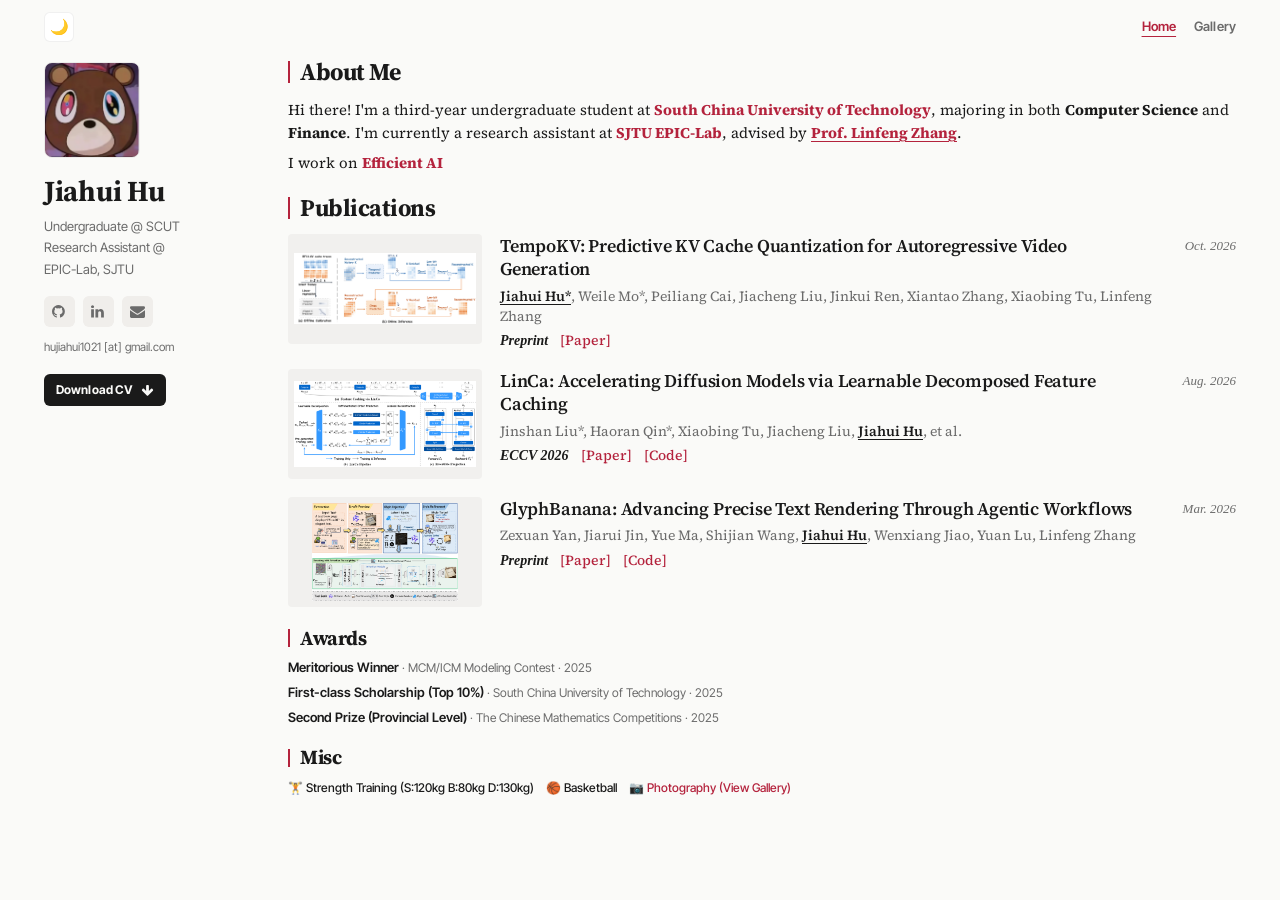
==== commit 53d85248: "Restyle homepage as a compact academic publication list" ====
--- a/index.html
+++ b/index.html
@@ -37,9 +37,10 @@
       })();
     </script>
     <link rel="stylesheet" href="/static/css/style.css?v=20261014">
+    <link rel="stylesheet" href="/static/css/home.css?v=20261015">
   </head>
 
-  <body>
+  <body class="home-page">
     <div class="bg-gradient"></div>
 
 
@@ -120,55 +121,55 @@
         <section id="publications" class="content-card glass-card animate-in" style="--delay: 0.3s">
           <h2 class="section-title">Publications</h2>
           <ul class="pub-list">
-            <li class="pub-item spring-hover pub-item-compact">
+            <li class="pub-item">
               <a class="pub-thumb" href="https://arxiv.org/abs/2610.15324" target="_blank" rel="noopener noreferrer" tabindex="-1" aria-hidden="true">
-                <img src="/static/images/pubs/tempokv.png" alt="Overview of TempoKV: offline predictor calibration and online predictive residual quantization of keys and values" loading="lazy" width="1600" height="625">
+              <img src="/static/images/pubs/tempokv.png" alt="Overview of TempoKV: offline predictor calibration and online predictive residual quantization of keys and values" loading="lazy" width="1600" height="625">
               </a>
               <div class="pub-body">
-                <div class="pub-venue">Preprint</div>
-                <h3 class="pub-title">
-                  <a href="https://arxiv.org/abs/2610.15324" target="_blank" rel="noopener noreferrer">TempoKV: Predictive KV Cache Quantization for Autoregressive Video Generation</a>
-                </h3>
+                <h3 class="pub-title"><a href="https://arxiv.org/abs/2610.15324" target="_blank" rel="noopener noreferrer">TempoKV: Predictive KV Cache Quantization for Autoregressive Video Generation</a></h3>
                 <p class="pub-authors"><strong>Jiahui Hu*</strong>, Weile Mo*, Peiliang Cai, Jiacheng Liu, Jinkui Ren, Xiantao Zhang, Xiaobing Tu, Linfeng Zhang</p>
-              </div>
-              <p class="pub-note">Training-free predictive KV cache quantization for autoregressive video generation. Predicts keys from temporal history and values from the current key and recent values, storing only low-bit residuals. Up to 6.71&times; KV cache compression, evaluated on Self-Forcing, Causal Forcing and LongCat-Video-13B.</p>
-              <div class="pub-links">
-                <a href="https://arxiv.org/abs/2610.15324" target="_blank" rel="noopener noreferrer">arXiv</a>
-              </div>
-            </li>
-            <li class="pub-item spring-hover pub-item-compact">
+                <div class="pub-meta">
+                  <span class="pub-venue">Preprint</span>
+                  <div class="pub-links">
+                    <a href="https://arxiv.org/abs/2610.15324" target="_blank" rel="noopener noreferrer">[Paper]</a>
+                  </div>
+                </div>
+              </div>
+              <time class="pub-date" datetime="2026-10">Oct. 2026</time>
+            </li>
+            <li class="pub-item">
               <a class="pub-thumb" href="https://arxiv.org/abs/2608.17973" target="_blank" rel="noopener noreferrer" tabindex="-1" aria-hidden="true">
-                <img src="/static/images/pubs/linca.webp" alt="Overview of the LinCa framework: decompose, predict, reconstruct" loading="lazy" width="1200" height="562">
+              <img src="/static/images/pubs/linca.webp" alt="Overview of the LinCa framework: decompose, predict, reconstruct" loading="lazy" width="1200" height="562">
               </a>
               <div class="pub-body">
-                <div class="pub-venue">ECCV 2026</div>
-                <h3 class="pub-title">
-                  <a href="https://arxiv.org/abs/2608.17973" target="_blank" rel="noopener noreferrer">LinCa: Accelerating Diffusion Models via Learnable Decomposed Feature Caching</a>
-                </h3>
+                <h3 class="pub-title"><a href="https://arxiv.org/abs/2608.17973" target="_blank" rel="noopener noreferrer">LinCa: Accelerating Diffusion Models via Learnable Decomposed Feature Caching</a></h3>
                 <p class="pub-authors">Jinshan Liu*, Haoran Qin*, Xiaobing Tu, Jiacheng Liu, <strong>Jiahui Hu</strong>, et al.</p>
-              </div>
-              <p class="pub-note">A learnable invertible decomposition splits cached features into components with different temporal continuity, giving each its own predictor. 5&ndash;7&times; acceleration on FLUX, Qwen-Image and HunyuanVideo with under 0.2% additional parameters.</p>
-              <div class="pub-links">
-                <a href="https://arxiv.org/abs/2608.17973" target="_blank" rel="noopener noreferrer">arXiv</a>
-                <a href="https://github.com/QHR69/LinCa" target="_blank" rel="noopener noreferrer">Code</a>
-              </div>
-            </li>
-            <li class="pub-item spring-hover">
+                <div class="pub-meta">
+                  <span class="pub-venue">ECCV 2026</span>
+                  <div class="pub-links">
+                    <a href="https://arxiv.org/abs/2608.17973" target="_blank" rel="noopener noreferrer">[Paper]</a>
+                    <a href="https://github.com/QHR69/LinCa" target="_blank" rel="noopener noreferrer">[Code]</a>
+                  </div>
+                </div>
+              </div>
+              <time class="pub-date" datetime="2026-08">Aug. 2026</time>
+            </li>
+            <li class="pub-item">
               <a class="pub-thumb" href="https://arxiv.org/abs/2603.12155" target="_blank" rel="noopener noreferrer" tabindex="-1" aria-hidden="true">
-                <img src="/static/images/pubs/glyphbanana.png" alt="Overview of the GlyphBanana workflow: extraction, draft preview, glyph injection, and style refinement" loading="lazy" width="2027" height="1353">
+              <img src="/static/images/pubs/glyphbanana.png" alt="Overview of the GlyphBanana workflow: extraction, draft preview, glyph injection, and style refinement" loading="lazy" width="2027" height="1353">
               </a>
               <div class="pub-body">
-                <div class="pub-venue">Preprint</div>
-                <h3 class="pub-title">
-                  <a href="https://arxiv.org/abs/2603.12155" target="_blank" rel="noopener noreferrer">GlyphBanana: Advancing Precise Text Rendering Through Agentic Workflows</a>
-                </h3>
+                <h3 class="pub-title"><a href="https://arxiv.org/abs/2603.12155" target="_blank" rel="noopener noreferrer">GlyphBanana: Advancing Precise Text Rendering Through Agentic Workflows</a></h3>
                 <p class="pub-authors">Zexuan Yan, Jiarui Jin, Yue Ma, Shijian Wang, <strong>Jiahui Hu</strong>, Wenxiang Jiao, Yuan Lu, Linfeng Zhang</p>
-                <p class="pub-note">A training-free agentic workflow combines glyph templates with iterative style refinement to improve the rendering of complex text and mathematical formulas. Includes GlyphBanana-Bench for evaluating text and formula rendering.</p>
-                <div class="pub-links">
-                  <a href="https://arxiv.org/abs/2603.12155" target="_blank" rel="noopener noreferrer">arXiv</a>
-                  <a href="https://github.com/yuriYanZeXuan/GlyphBanana" target="_blank" rel="noopener noreferrer">Code</a>
+                <div class="pub-meta">
+                  <span class="pub-venue">Preprint</span>
+                  <div class="pub-links">
+                    <a href="https://arxiv.org/abs/2603.12155" target="_blank" rel="noopener noreferrer">[Paper]</a>
+                    <a href="https://github.com/yuriYanZeXuan/GlyphBanana" target="_blank" rel="noopener noreferrer">[Code]</a>
+                  </div>
                 </div>
               </div>
+              <time class="pub-date" datetime="2026-03">Mar. 2026</time>
             </li>
           </ul>
         </section>
@@ -211,9 +212,6 @@
           </div>
         </section>
 
-        <footer class="site-footer animate-in" style="--delay: 0.6s">
-          <p></p>
-        </footer>
 
       </main>
     </div>
--- a/static/css/home.css
+++ b/static/css/home.css
@@ -0,0 +1,121 @@
+/* Compact academic homepage. Shared Gallery styles remain in style.css. */
+.home-page {
+  --accent: #b4233d;
+  --accent-hover: #89172b;
+  --accent-subtle: rgba(180, 35, 61, 0.06);
+  line-height: 1.5;
+}
+[data-theme="dark"] .home-page {
+  --accent: #f28ca1;
+  --accent-hover: #ffb2c1;
+  --accent-subtle: rgba(242, 140, 161, 0.08);
+}
+.home-page .nav-header { width: min(1192px, calc(100% - 48px)); padding-top: 12px; }
+.home-page .nav-links { background: none; border: 0; box-shadow: none; backdrop-filter: none; padding: 0; gap: 18px; }
+.home-page .nav-link { min-height: 30px; padding: 3px 0; border-radius: 0; font-size: 13px; }
+.home-page .nav-link:hover,
+.home-page .nav-link.active { background: none; color: var(--accent); }
+.home-page .nav-link.active { text-decoration: underline; text-underline-offset: 5px; }
+.home-page #theme-toggle { position: absolute; top: 12px; left: max(24px, calc((100vw - 1192px) / 2)); width: 30px; height: 30px; font-size: 15px; border-radius: 6px; box-shadow: none; }
+.home-page .layout-wrapper { max-width: 1240px; padding: 16px 24px 8px; margin-top: 0; grid-template-columns: 208px minmax(0, 1fr); gap: 36px; }
+.home-page .glass-card { padding: 0; border: 0; border-radius: 0; background: none; box-shadow: none; }
+.home-page .glass-card:hover { box-shadow: none; }
+.home-page .sidebar { position: sticky; top: 24px; }
+.home-page .profile-card { padding-top: 4px; }
+.home-page .avatar-container { width: 96px; height: 96px; margin-bottom: 18px; }
+.home-page .avatar { border-radius: 8px; box-shadow: none; }
+.home-page .status-badge { display: none; }
+.home-page .name { font-family: var(--font-serif); font-size: 29px; font-weight: 700; margin-bottom: 8px; }
+.home-page .bio { font-size: 13px; line-height: 1.65; margin-bottom: 16px; letter-spacing: 0; }
+.home-page .social-links { gap: 8px; margin-bottom: 12px; }
+.home-page .social-btn { width: 31px; height: 31px; border-radius: 6px; }
+.home-page .social-btn svg { width: 15px; height: 15px; }
+.home-page .contact-mini { font-size: 11.5px; margin-bottom: 18px; }
+.home-page .download-btn { padding: 7px 12px; font-size: 12px; border-radius: 6px; }
+.home-page .main-content { display: grid; grid-template-columns: minmax(0, 1fr); align-items: start; gap: 20px; }
+.home-page .content-card { margin: 0; }
+.home-page #about,
+.home-page #publications { grid-column: 1 / -1; }
+.home-page .section-title { font-family: var(--font-serif); font-size: 24px; font-weight: 700; line-height: 1.15; letter-spacing: -0.02em; gap: 10px; margin-bottom: 12px; }
+.home-page .section-title::before { width: 2px; height: 22px; background: var(--accent); border-radius: 0; }
+.home-page .text-content p { font-size: 15px; line-height: 1.55; margin-bottom: 7px; text-wrap: pretty; }
+.home-page .text-content p:last-child { margin-bottom: 0; }
+.home-page .text-content a { text-decoration-color: var(--accent); }
+.home-page .pub-list { gap: 18px; }
+.home-page .pub-item { display: grid; grid-template-columns: 194px minmax(0, 1fr) 66px; align-items: start; gap: 18px; padding: 0; border: 0; border-radius: 0; background: none; box-shadow: none; transition: none; }
+.home-page .pub-item:hover { transform: none; border: 0; box-shadow: none; }
+.home-page .pub-thumb { width: 194px; height: 110px; padding: 6px; border: 0; border-radius: 4px; background: #f1f0ee; display: flex; align-items: center; justify-content: center; }
+.home-page .pub-thumb img { width: 100%; height: 100%; object-fit: contain; }
+.home-page .pub-item:hover .pub-thumb img { transform: none; }
+[data-theme="dark"] .home-page .pub-thumb { background: #ecebea; }
+.home-page .pub-body { display: flex; flex-direction: column; gap: 5px; }
+.home-page .pub-title { font-family: var(--font-serif); font-size: 18px; font-weight: 600; line-height: 1.3; letter-spacing: -0.01em; }
+.home-page .pub-title a { border: 0; }
+.home-page .pub-title a:hover { color: var(--accent); }
+.home-page .pub-authors { font-family: var(--font-serif); font-size: 14px; line-height: 1.45; color: var(--text-secondary); }
+.home-page .pub-authors strong { font-weight: 600; text-decoration: underline; text-decoration-thickness: 1px; text-underline-offset: 3px; }
+.home-page .pub-meta { display: flex; flex-wrap: wrap; align-items: baseline; gap: 5px 12px; font-family: var(--font-serif); font-size: 14px; line-height: 1.4; }
+.home-page .pub-venue { padding: 0; border-radius: 0; background: none; color: var(--text-primary); font-family: inherit; font-size: inherit; font-style: italic; font-weight: 600; letter-spacing: 0; text-transform: none; }
+.home-page .pub-links { gap: 12px; margin: 0; }
+.home-page .pub-links a { padding: 0; background: none; border: 0; border-radius: 0; color: var(--accent); font-family: inherit; font-size: inherit; font-weight: 500; letter-spacing: 0; }
+.home-page .pub-links a:hover { background: none; border: 0; color: var(--accent-hover); text-decoration: underline; text-underline-offset: 3px; }
+.home-page .pub-date { font-family: var(--font-serif); font-size: 13px; font-style: italic; line-height: 1.8; color: var(--text-secondary); white-space: nowrap; text-align: right; }
+.home-page #awards .section-title,
+.home-page #misc .section-title { font-size: 20px; margin-bottom: 9px; }
+.home-page #awards .section-title::before,
+.home-page #misc .section-title::before { height: 18px; }
+.home-page .awards-list { display: grid; gap: 7px; }
+.home-page .awards-list li { padding: 0; gap: 8px; align-items: baseline; margin: 0; border: 0; border-radius: 0; background: none; box-shadow: none; }
+.home-page .awards-list li:hover { transform: none; box-shadow: none; }
+.home-page .award-icon { display: none; }
+.home-page .award-details { display: block; font-size: 12px; line-height: 1.4; }
+.home-page .award-details strong { font-size: 13px; font-weight: 600; }
+.home-page .award-details .sub { display: inline; font-size: 12px; }
+.home-page .award-details .sub::before { content: ' · '; }
+.home-page .hobbies-grid { gap: 7px 12px; }
+.home-page .hobby-tag { padding: 0; border: 0; border-radius: 0; background: none; font-size: 12px; font-weight: 500; line-height: 1.6; }
+.home-page .hobby-tag:hover { background: none; color: inherit; box-shadow: none; transform: none; }
+.home-page .hobby-link { color: var(--accent); }
+.home-page .hobby-link:hover { color: var(--accent-hover); text-decoration: underline; text-underline-offset: 3px; }
+@media (max-width: 1100px) {
+  .home-page .layout-wrapper { grid-template-columns: 180px minmax(0, 1fr); gap: 28px; }
+  .home-page .pub-item { grid-template-columns: 166px minmax(0, 1fr) 62px; gap: 14px; }
+  .home-page .pub-thumb { width: 166px; height: 104px; }
+}
+@media (max-width: 850px) {
+  .home-page .layout-wrapper { grid-template-columns: minmax(0, 1fr); gap: 24px; padding-top: 18px; }
+  .home-page .sidebar { position: static; }
+  .home-page .profile-card { display: grid; grid-template-columns: 80px minmax(0, 1fr) auto; gap: 4px 16px; align-items: center; }
+  .home-page .avatar-container { width: 80px; height: 80px; grid-row: 1 / 4; margin: 0; }
+  .home-page .name { font-size: 25px; margin: 0; }
+  .home-page .bio { grid-column: 2; grid-row: 2; margin: 0; }
+  .home-page .social-links { grid-column: 2; grid-row: 3; margin: 4px 0 0; }
+  .home-page .contact-mini { grid-column: 3; grid-row: 1 / 3; margin: 0; }
+  .home-page .download-btn { grid-column: 3; grid-row: 3; justify-self: start; }
+  .home-page .pub-item { grid-template-columns: 180px minmax(0, 1fr) 66px; }
+  .home-page .pub-thumb { width: 180px; height: 108px; }
+}
+@media (max-width: 620px) {
+  .home-page .nav-header { width: calc(100% - 36px); }
+  .home-page #theme-toggle { left: 18px; }
+  .home-page .layout-wrapper { padding: 18px 18px 28px; }
+  .home-page .profile-card { grid-template-columns: 72px minmax(0, 1fr); column-gap: 14px; }
+  .home-page .avatar-container { width: 72px; height: 72px; grid-row: 1 / 3; align-self: start; }
+  .home-page .bio { font-size: 12px; }
+  .home-page .social-links { grid-column: 1 / -1; grid-row: 3; }
+  .home-page .contact-mini { grid-column: 1 / -1; grid-row: 4; margin-top: 5px; }
+  .home-page .download-btn { grid-column: 2; grid-row: 3; justify-self: end; margin-top: 4px; }
+  .home-page .main-content { grid-template-columns: minmax(0, 1fr); gap: 22px; }
+  .home-page #about, .home-page #publications { grid-column: 1; }
+  .home-page .section-title { font-size: 23px; }
+  .home-page .text-content p { font-size: 14px; }
+  .home-page .pub-list { gap: 22px; }
+  .home-page .pub-item { grid-template-columns: 108px minmax(0, 1fr); gap: 6px 12px; }
+  .home-page .pub-thumb { width: 108px; height: 82px; padding: 4px; }
+  .home-page .pub-title { font-size: 16px; line-height: 1.3; }
+  .home-page .pub-authors { font-size: 13px; line-height: 1.45; }
+  .home-page .pub-meta { font-size: 13px; gap: 4px 9px; }
+  .home-page .pub-links { gap: 9px; }
+  .home-page .pub-date { grid-column: 1; grid-row: 2; align-self: start; text-align: left; font-size: 12px; }
+  .home-page .pub-body { grid-column: 2; grid-row: 1 / 3; }
+}
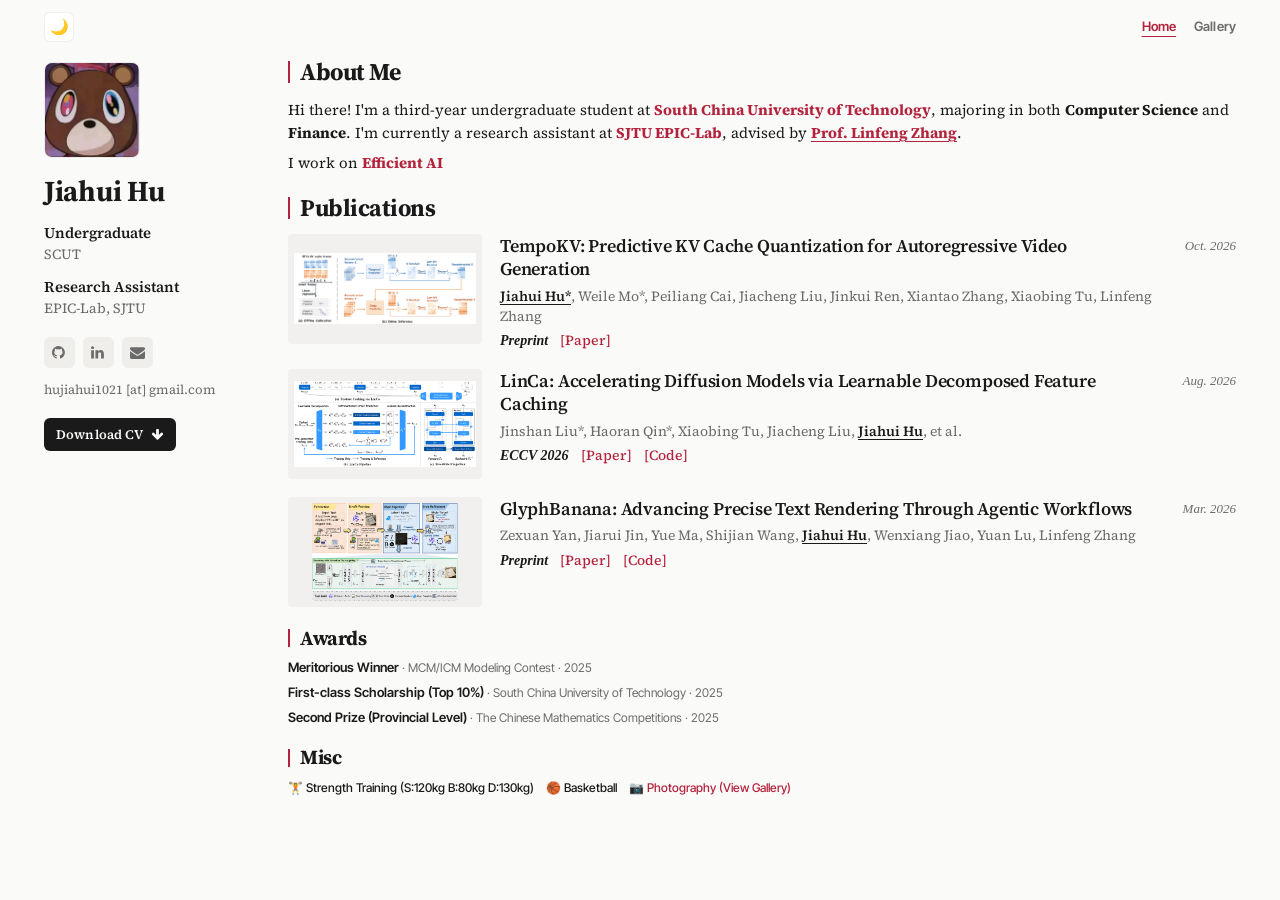
==== commit 9ce2495a: "Refine sidebar typography and affiliation hierarchy" ====
--- a/index.html
+++ b/index.html
@@ -37,7 +37,7 @@
       })();
     </script>
     <link rel="stylesheet" href="/static/css/style.css?v=20261014">
-    <link rel="stylesheet" href="/static/css/home.css?v=20261015">
+    <link rel="stylesheet" href="/static/css/home.css?v=20261015-sidebar">
   </head>
 
   <body class="home-page">
@@ -65,7 +65,16 @@
           </div>
 
           <h1 class="name">Jiahui Hu</h1>
-          <p class="bio">Undergraduate @ SCUT<br>Research Assistant @ <span class="nowrap">EPIC-Lab, SJTU</span></p>
+          <div class="bio">
+            <p class="profile-affiliation">
+              <span class="profile-role">Undergraduate</span>
+              <span class="profile-institution">SCUT</span>
+            </p>
+            <p class="profile-affiliation">
+              <span class="profile-role">Research Assistant</span>
+              <span class="profile-institution">EPIC-Lab, SJTU</span>
+            </p>
+          </div>
 
           <div class="social-links">
             <a href="https://github.com/jiahui1021" target="_blank" rel="noopener noreferrer" class="social-btn spring-btn" title="GitHub" aria-label="GitHub">
--- a/static/css/home.css
+++ b/static/css/home.css
@@ -26,12 +26,15 @@
 .home-page .avatar { border-radius: 8px; box-shadow: none; }
 .home-page .status-badge { display: none; }
 .home-page .name { font-family: var(--font-serif); font-size: 29px; font-weight: 700; margin-bottom: 8px; }
-.home-page .bio { font-size: 13px; line-height: 1.65; margin-bottom: 16px; letter-spacing: 0; }
+.home-page .bio { display: grid; gap: 12px; font-family: var(--font-serif); font-size: 15px; line-height: 1.4; margin: 14px 0 18px; letter-spacing: 0; }
+.home-page .profile-affiliation { display: grid; gap: 2px; }
+.home-page .profile-role { color: var(--text-primary); font-weight: 600; }
+.home-page .profile-institution { color: var(--text-secondary); font-size: 14px; }
 .home-page .social-links { gap: 8px; margin-bottom: 12px; }
 .home-page .social-btn { width: 31px; height: 31px; border-radius: 6px; }
 .home-page .social-btn svg { width: 15px; height: 15px; }
-.home-page .contact-mini { font-size: 11.5px; margin-bottom: 18px; }
-.home-page .download-btn { padding: 7px 12px; font-size: 12px; border-radius: 6px; }
+.home-page .contact-mini { font-family: var(--font-serif); font-size: 13px; margin-bottom: 18px; }
+.home-page .download-btn { padding: 7px 12px; font-family: var(--font-serif); font-size: 13px; font-weight: 600; border-radius: 6px; }
 .home-page .main-content { display: grid; grid-template-columns: minmax(0, 1fr); align-items: start; gap: 20px; }
 .home-page .content-card { margin: 0; }
 .home-page #about,
@@ -88,7 +91,7 @@
   .home-page .profile-card { display: grid; grid-template-columns: 80px minmax(0, 1fr) auto; gap: 4px 16px; align-items: center; }
   .home-page .avatar-container { width: 80px; height: 80px; grid-row: 1 / 4; margin: 0; }
   .home-page .name { font-size: 25px; margin: 0; }
-  .home-page .bio { grid-column: 2; grid-row: 2; margin: 0; }
+  .home-page .bio { grid-column: 2; grid-row: 2; grid-template-columns: repeat(2, max-content); gap: 8px 20px; margin: 3px 0 0; }
   .home-page .social-links { grid-column: 2; grid-row: 3; margin: 4px 0 0; }
   .home-page .contact-mini { grid-column: 3; grid-row: 1 / 3; margin: 0; }
   .home-page .download-btn { grid-column: 3; grid-row: 3; justify-self: start; }
@@ -101,7 +104,8 @@
   .home-page .layout-wrapper { padding: 18px 18px 28px; }
   .home-page .profile-card { grid-template-columns: 72px minmax(0, 1fr); column-gap: 14px; }
   .home-page .avatar-container { width: 72px; height: 72px; grid-row: 1 / 3; align-self: start; }
-  .home-page .bio { font-size: 12px; }
+  .home-page .bio { grid-template-columns: minmax(0, 1fr); gap: 7px; font-size: 14px; }
+  .home-page .profile-institution { font-size: 13px; }
   .home-page .social-links { grid-column: 1 / -1; grid-row: 3; }
   .home-page .contact-mini { grid-column: 1 / -1; grid-row: 4; margin-top: 5px; }
   .home-page .download-btn { grid-column: 2; grid-row: 3; justify-self: end; margin-top: 4px; }
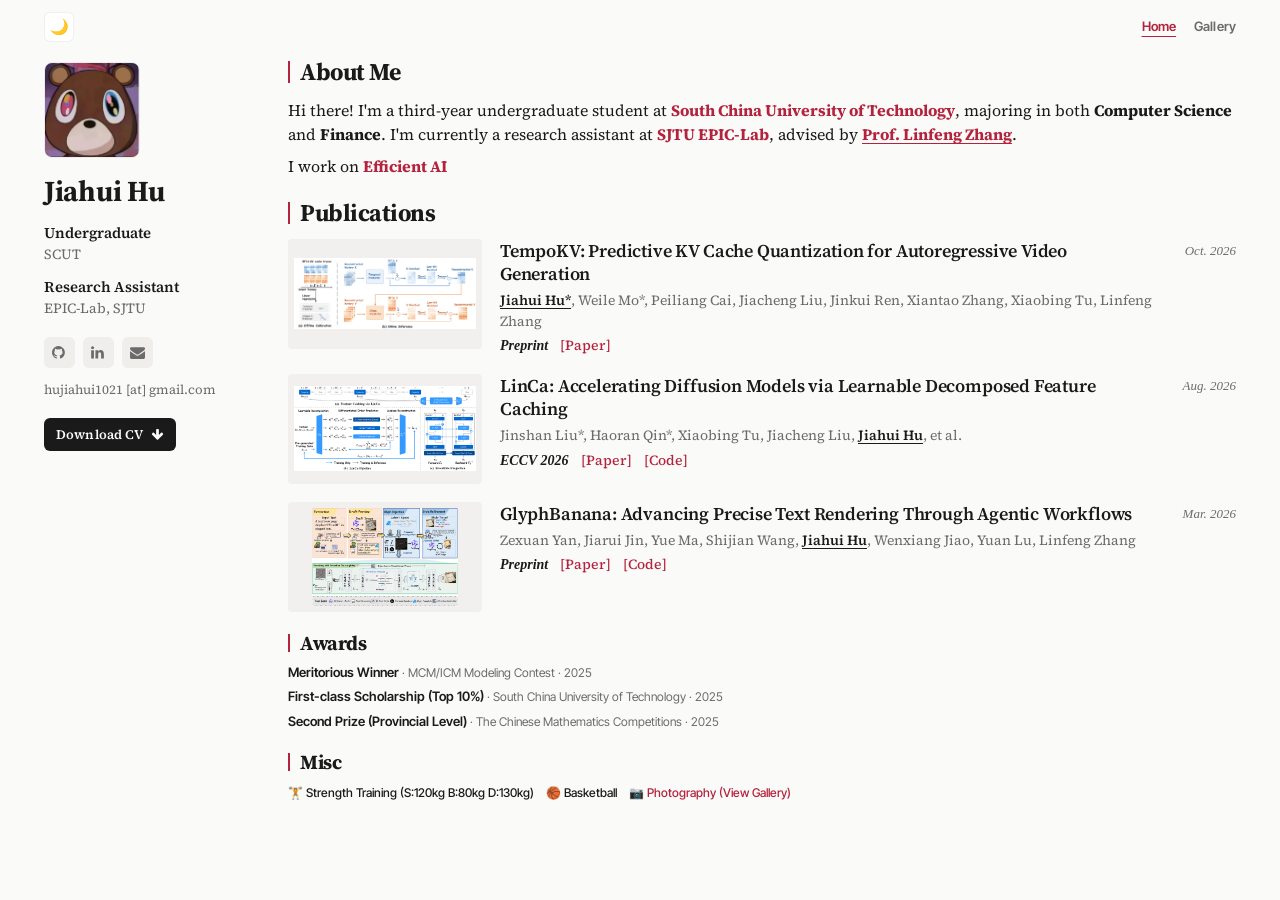
==== commit 2fbf2c5d: "Slightly increase About Me text size" ====
--- a/index.html
+++ b/index.html
@@ -37,7 +37,7 @@
       })();
     </script>
     <link rel="stylesheet" href="/static/css/style.css?v=20261014">
-    <link rel="stylesheet" href="/static/css/home.css?v=20261015-sidebar">
+    <link rel="stylesheet" href="/static/css/home.css?v=20261019-about">
   </head>
 
   <body class="home-page">
--- a/static/css/style.css
+++ b/static/css/style.css
@@ -338,6 +338,8 @@
    6. Gallery Styles
    ========================================= */
 body.gallery-page {
+  --font-main: var(--font-serif);
+  --font-display: var(--font-serif);
   min-height: 100vh;
   background: var(--bg-color);
 }
@@ -416,17 +418,18 @@
 
 .gallery-kicker {
   margin-bottom: 10px;
-  font-size: 13px;
-  font-weight: 700;
-  text-transform: uppercase;
+  font-size: 15px;
+  font-weight: 500;
+  font-style: italic;
   letter-spacing: 0;
 }
 
 .gallery-hero h1 {
   margin-bottom: 16px;
   font-family: var(--font-display);
-  font-size: 80px;
-  line-height: 0.9;
+  font-size: 72px;
+  font-weight: 600;
+  line-height: 1.05;
   letter-spacing: -0.02em;
   color: #fff;
 }
@@ -457,8 +460,8 @@
   color: rgba(255, 255, 255, 0.92);
   backdrop-filter: blur(16px);
   -webkit-backdrop-filter: blur(16px);
-  font-size: 13px;
-  font-weight: 600;
+  font-size: 14px;
+  font-weight: 500;
 }
 
 .gallery-toolbar,
@@ -488,7 +491,7 @@
   box-shadow: 0 2px 8px rgba(0, 0, 0, 0.04);
   cursor: pointer;
   font: inherit;
-  font-weight: 700;
+  font-weight: 600;
   font-size: 14px;
   transition: all 0.25s ease;
 }
@@ -515,92 +518,104 @@
 }
 
 .gallery-grid {
-  display: grid;
-  grid-auto-flow: dense;
-  grid-auto-rows: 10px;
-  grid-template-columns: repeat(12, minmax(0, 1fr));
-  gap: 16px;
+  display: flex;
+  flex-direction: column;
+  gap: 8px;
+}
+
+.gallery-color-group {
+  display: block;
+  column-count: 3;
+  column-gap: 22px;
 }
 
 .gallery-item {
-  grid-column: span 4;
+  position: relative;
+  display: inline-block;
+  vertical-align: top;
+  break-inside: avoid;
+  width: 100%;
+  min-height: 0;
+  margin: 0 0 24px;
+  padding: 0;
+  border: 0;
+  border-radius: 0;
+  background: transparent;
+  color: var(--text-primary);
+  font-family: var(--font-serif);
+  cursor: zoom-in;
+  opacity: 0;
+  transition: opacity 0.4s ease;
+}
+
+.gallery-item:focus-visible {
+  outline: 2px solid var(--accent);
+  outline-offset: 5px;
+  border-radius: 6px;
+}
+
+.gallery-item img {
+  width: 100%;
+  height: auto;
+  display: block;
+  border-radius: 6px;
+  background: var(--surface-muted);
+  opacity: 0;
+  transition: opacity 0.4s ease, filter 0.3s ease;
+}
+
+.gallery-image {
   position: relative;
   display: block;
   width: 100%;
-  min-height: 220px;
-  padding: 0;
-  border: 0;
-  border-radius: 12px;
+  aspect-ratio: var(--photo-ratio);
   overflow: hidden;
+  border-radius: 6px;
   background: var(--surface-muted);
-  color: #fff;
-  cursor: zoom-in;
-  box-shadow:
-    0 2px 8px rgba(0, 0, 0, 0.06),
-    0 12px 28px rgba(0, 0, 0, 0.1);
-  grid-row: span 19;
-  transform: translateZ(0);
-  opacity: 0;
-  transition: opacity 0.4s ease, transform 0.35s ease, box-shadow 0.35s ease;
-}
-
-.gallery-item.is-landscape {
-  grid-column: span 6;
-  grid-row: span 15;
-}
-
-.gallery-item.is-featured {
-  grid-column: span 8;
-  grid-row: span 19;
-}
-
-.gallery-item:hover,
-.gallery-item:focus-visible {
-  transform: translateY(-6px);
-  box-shadow:
-    0 4px 12px rgba(0, 0, 0, 0.08),
-    0 20px 44px rgba(0, 0, 0, 0.14);
-  outline: none;
-}
-
-.gallery-item img {
-  width: 100%;
+}
+
+.gallery-image img {
   height: 100%;
-  display: block;
-  object-fit: cover;
-  opacity: 0;
-  transition: opacity 0.4s ease, transform 0.5s ease, filter 0.3s ease;
+  object-fit: contain;
+  border-radius: 0;
+}
+
+.gallery-image.is-rotated img,
+.lightbox-image.is-rotated img {
+  position: absolute;
+  left: 50%;
+  top: 50%;
+  width: calc(100% * var(--source-ratio));
+  height: calc(100% / var(--source-ratio));
+  transform: translate(-50%, -50%) rotate(-90deg);
 }
 
 .gallery-item:hover img,
 .gallery-item:focus-visible img {
-  transform: scale(1.06);
-  filter: brightness(1.08) saturate(1.08);
+  filter: brightness(1.04);
 }
 
 .gallery-item-info {
-  position: absolute;
-  inset: auto 0 0;
   display: flex;
   flex-direction: column;
-  gap: 3px;
-  padding: 48px 20px 18px;
-  background: linear-gradient(180deg, rgba(0, 0, 0, 0), rgba(0, 0, 0, 0.72));
+  gap: 4px;
+  padding: 10px 2px 0;
   text-align: left;
 }
 
 .gallery-item-info strong {
   font-family: var(--font-display);
-  color: #fff;
-  font-size: 16px;
-  line-height: 1.2;
+  color: var(--text-primary);
+  font-size: 17px;
+  font-weight: 600;
+  line-height: 1.3;
   letter-spacing: -0.01em;
 }
 
 .gallery-item-info span {
-  color: rgba(255, 255, 255, 0.72);
+  color: var(--text-secondary);
   font-size: 13px;
-  line-height: 1.35;
+  line-height: 1.45;
 }
 
 .gallery-lightbox {
@@ -623,21 +638,31 @@
 
 .lightbox-frame {
   min-width: 0;
+  width: 100%;
   max-width: min(1080px, 100%);
   margin: 0 auto;
   color: #fff;
   text-align: center;
 }
 
+.lightbox-image {
+  position: relative;
+  width: min(100%, calc((100vh - 190px) * var(--photo-ratio)));
+  aspect-ratio: var(--photo-ratio);
+  margin: 0 auto 20px;
+  overflow: hidden;
+  border-radius: 12px;
+  box-shadow: 0 32px 80px rgba(0, 0, 0, 0.5);
+  transition: transform 0.3s ease;
+}
+
 .lightbox-frame img {
   display: block;
-  width: auto;
-  max-width: 100%;
-  max-height: calc(100vh - 190px);
-  margin: 0 auto 20px;
-  border-radius: 12px;
-  box-shadow: 0 32px 80px rgba(0, 0, 0, 0.5);
-  transition: opacity 0.3s ease, transform 0.3s ease;
+  width: 100%;
+  height: 100%;
+  object-fit: contain;
+  margin: 0;
+  transition: opacity 0.3s ease;
 }
 
 .lightbox-frame figcaption {
@@ -648,7 +673,8 @@
 
 .lightbox-frame strong {
   color: #fff;
-  font-size: 18px;
+  font-size: 19px;
+  font-weight: 600;
   letter-spacing: -0.01em;
 }
 
@@ -693,13 +719,8 @@
     font-size: 58px;
   }
 
-  .gallery-item,
-  .gallery-item.is-landscape {
-    grid-column: span 6;
-  }
-
-  .gallery-item.is-featured {
-    grid-column: span 12;
+  .gallery-color-group {
+    column-count: 2;
   }
 }
 
@@ -761,24 +782,12 @@
     font-size: 13px;
   }
 
-  .gallery-grid {
-    grid-template-columns: 1fr;
-    grid-auto-rows: auto;
-    gap: 14px;
-  }
-
-  .gallery-item,
-  .gallery-item.is-landscape,
-  .gallery-item.is-featured {
-    grid-column: 1;
-    grid-row: auto;
-    min-height: 0;
-    aspect-ratio: 4 / 5;
-  }
-
-  .gallery-item.is-landscape,
-  .gallery-item.is-featured {
-    aspect-ratio: 16 / 11;
+  .gallery-color-group {
+    column-gap: 16px;
+  }
+
+  .gallery-item {
+    margin-bottom: 20px;
   }
 
   .gallery-lightbox {
@@ -787,14 +796,16 @@
     padding: 70px 12px 22px;
   }
 
-  .lightbox-frame img {
-    max-height: calc(100vh - 190px);
-  }
-
   .lightbox-action {
     width: 42px;
     height: 42px;
     font-size: 20px;
+  }
+}
+
+@media (max-width: 600px) {
+  .gallery-color-group {
+    column-count: 1;
   }
 }
 
--- a/static/css/home.css
+++ b/static/css/home.css
@@ -41,7 +41,7 @@
 .home-page #publications { grid-column: 1 / -1; }
 .home-page .section-title { font-family: var(--font-serif); font-size: 24px; font-weight: 700; line-height: 1.15; letter-spacing: -0.02em; gap: 10px; margin-bottom: 12px; }
 .home-page .section-title::before { width: 2px; height: 22px; background: var(--accent); border-radius: 0; }
-.home-page .text-content p { font-size: 15px; line-height: 1.55; margin-bottom: 7px; text-wrap: pretty; }
+.home-page .text-content p { font-size: 16px; line-height: 1.55; margin-bottom: 7px; text-wrap: pretty; }
 .home-page .text-content p:last-child { margin-bottom: 0; }
 .home-page .text-content a { text-decoration-color: var(--accent); }
 .home-page .pub-list { gap: 18px; }
@@ -112,7 +112,7 @@
   .home-page .main-content { grid-template-columns: minmax(0, 1fr); gap: 22px; }
   .home-page #about, .home-page #publications { grid-column: 1; }
   .home-page .section-title { font-size: 23px; }
-  .home-page .text-content p { font-size: 14px; }
+  .home-page .text-content p { font-size: 15px; }
   .home-page .pub-list { gap: 22px; }
   .home-page .pub-item { grid-template-columns: 108px minmax(0, 1fr); gap: 6px 12px; }
   .home-page .pub-thumb { width: 108px; height: 82px; padding: 4px; }
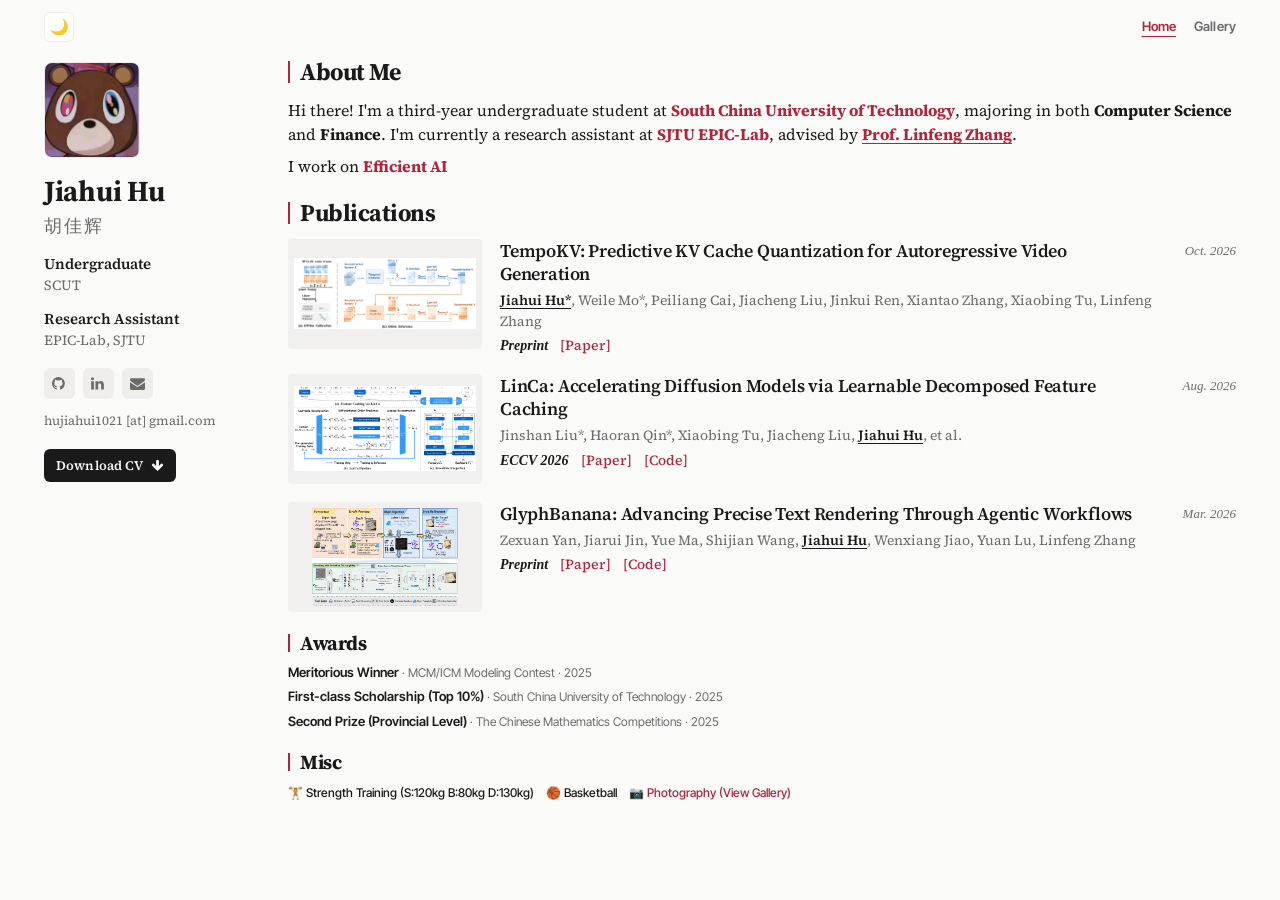
==== commit d49943f7: "Add Chinese name below English name on the homepage" ====
--- a/index.html
+++ b/index.html
@@ -37,7 +37,7 @@
       })();
     </script>
     <link rel="stylesheet" href="/static/css/style.css?v=20261014">
-    <link rel="stylesheet" href="/static/css/home.css?v=20261019-about">
+    <link rel="stylesheet" href="/static/css/home.css?v=20261019-name">
   </head>
 
   <body class="home-page">
@@ -64,7 +64,7 @@
             <div class="status-badge" title="Say hi">👋</div>
           </div>
 
-          <h1 class="name">Jiahui Hu</h1>
+          <h1 class="name">Jiahui Hu<span class="name-cn" lang="zh-Hans">胡佳辉</span></h1>
           <div class="bio">
             <p class="profile-affiliation">
               <span class="profile-role">Undergraduate</span>
@@ -104,7 +104,7 @@
              <a href="mailto:hujiahui1021@gmail.com" class="email-link">hujiahui1021 [at] gmail.com</a>
           </div>
 
-          <a href="/static/files/JiahuiHU_cv.pdf" target="_blank" rel="noopener noreferrer" class="download-btn spring-btn">
+          <a href="/static/files/Jiahui_Hu_CV.pdf" target="_blank" rel="noopener noreferrer" class="download-btn spring-btn">
             <span>Download CV</span>
             <svg viewBox="0 0 1664 1792" aria-hidden="true" focusable="false"><g transform="translate(0,1536) scale(1,-1)"><path d="M1611 704q0 -53 -37 -90l-651 -652q-39 -37 -91 -37q-53 0 -90 37l-651 652q-38 36 -38 90q0 53 38 91l74 75q39 37 91 37q53 0 90 -37l294 -294v704q0 52 38 90t90 38h128q52 0 90 -38t38 -90v-704l294 294q37 37 90 37q52 0 91 -37l75 -75q37 -39 37 -91z"/></g></svg>
           </a>
--- a/static/css/home.css
+++ b/static/css/home.css
@@ -26,6 +26,7 @@
 .home-page .avatar { border-radius: 8px; box-shadow: none; }
 .home-page .status-badge { display: none; }
 .home-page .name { font-family: var(--font-serif); font-size: 29px; font-weight: 700; margin-bottom: 8px; }
+.home-page .name-cn { display: block; margin-top: 6px; font-family: "Songti SC", "STSong", "SimSun", serif; font-size: 18px; font-weight: 400; line-height: 1.4; letter-spacing: 0.12em; color: var(--text-secondary); }
 .home-page .bio { display: grid; gap: 12px; font-family: var(--font-serif); font-size: 15px; line-height: 1.4; margin: 14px 0 18px; letter-spacing: 0; }
 .home-page .profile-affiliation { display: grid; gap: 2px; }
 .home-page .profile-role { color: var(--text-primary); font-weight: 600; }
@@ -91,6 +92,7 @@
   .home-page .profile-card { display: grid; grid-template-columns: 80px minmax(0, 1fr) auto; gap: 4px 16px; align-items: center; }
   .home-page .avatar-container { width: 80px; height: 80px; grid-row: 1 / 4; margin: 0; }
   .home-page .name { font-size: 25px; margin: 0; }
+  .home-page .name-cn { margin-top: 4px; font-size: 16px; }
   .home-page .bio { grid-column: 2; grid-row: 2; grid-template-columns: repeat(2, max-content); gap: 8px 20px; margin: 3px 0 0; }
   .home-page .social-links { grid-column: 2; grid-row: 3; margin: 4px 0 0; }
   .home-page .contact-mini { grid-column: 3; grid-row: 1 / 3; margin: 0; }
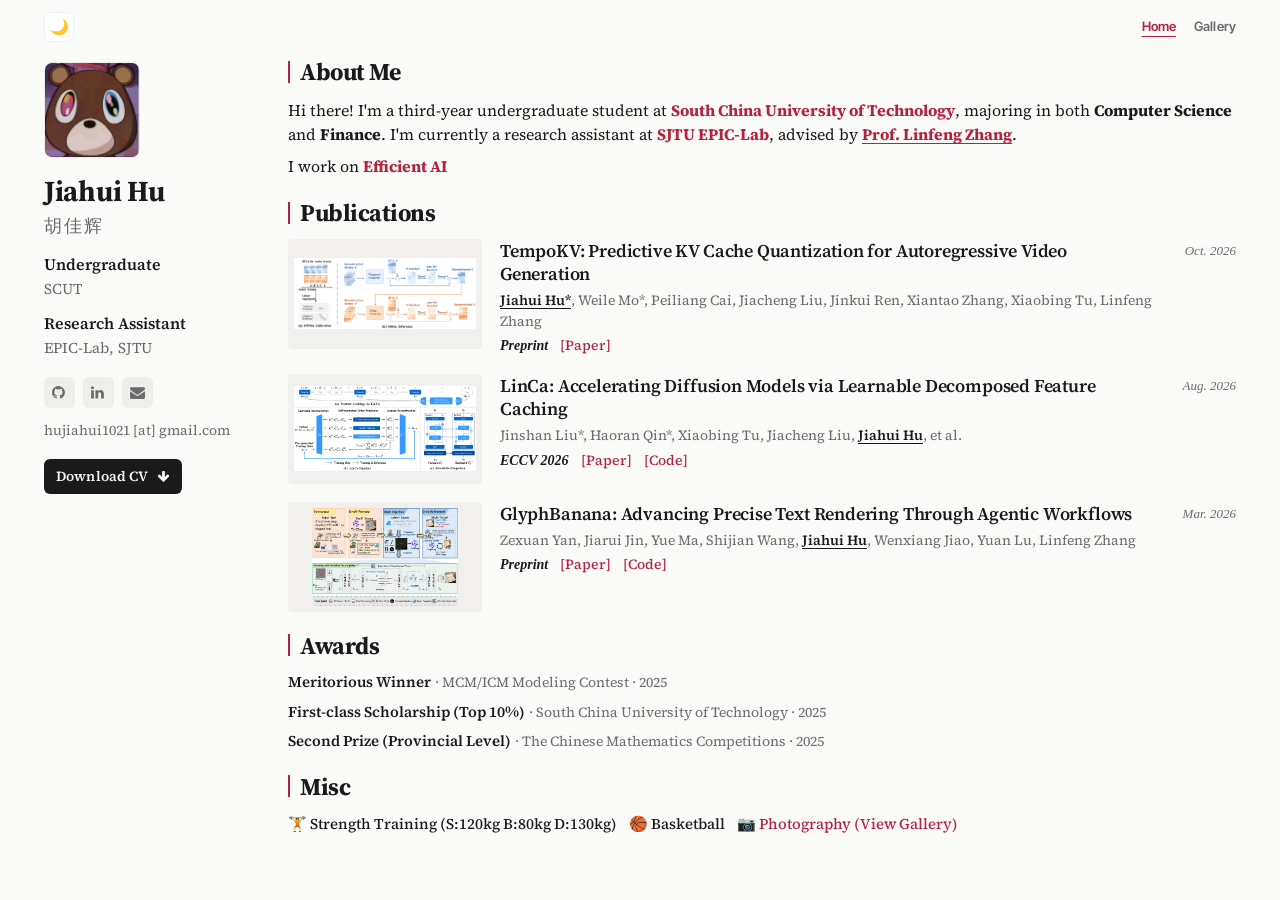
==== commit 0bd90410: "Unify homepage section headings and increase supporting text sizes" ====
--- a/index.html
+++ b/index.html
@@ -37,7 +37,7 @@
       })();
     </script>
     <link rel="stylesheet" href="/static/css/style.css?v=20261014">
-    <link rel="stylesheet" href="/static/css/home.css?v=20261019-name">
+    <link rel="stylesheet" href="/static/css/home.css?v=20261019-type">
   </head>
 
   <body class="home-page">
--- a/static/css/home.css
+++ b/static/css/home.css
@@ -27,15 +27,15 @@
 .home-page .status-badge { display: none; }
 .home-page .name { font-family: var(--font-serif); font-size: 29px; font-weight: 700; margin-bottom: 8px; }
 .home-page .name-cn { display: block; margin-top: 6px; font-family: "Songti SC", "STSong", "SimSun", serif; font-size: 18px; font-weight: 400; line-height: 1.4; letter-spacing: 0.12em; color: var(--text-secondary); }
-.home-page .bio { display: grid; gap: 12px; font-family: var(--font-serif); font-size: 15px; line-height: 1.4; margin: 14px 0 18px; letter-spacing: 0; }
+.home-page .bio { display: grid; gap: 12px; font-family: var(--font-serif); font-size: 16px; line-height: 1.45; margin: 14px 0 18px; letter-spacing: 0; }
 .home-page .profile-affiliation { display: grid; gap: 2px; }
 .home-page .profile-role { color: var(--text-primary); font-weight: 600; }
-.home-page .profile-institution { color: var(--text-secondary); font-size: 14px; }
+.home-page .profile-institution { color: var(--text-secondary); font-size: 15px; }
 .home-page .social-links { gap: 8px; margin-bottom: 12px; }
 .home-page .social-btn { width: 31px; height: 31px; border-radius: 6px; }
 .home-page .social-btn svg { width: 15px; height: 15px; }
-.home-page .contact-mini { font-family: var(--font-serif); font-size: 13px; margin-bottom: 18px; }
-.home-page .download-btn { padding: 7px 12px; font-family: var(--font-serif); font-size: 13px; font-weight: 600; border-radius: 6px; }
+.home-page .contact-mini { font-family: var(--font-serif); font-size: 14px; margin-bottom: 18px; overflow-wrap: anywhere; }
+.home-page .download-btn { padding: 7px 12px; font-family: var(--font-serif); font-size: 14px; font-weight: 600; border-radius: 6px; }
 .home-page .main-content { display: grid; grid-template-columns: minmax(0, 1fr); align-items: start; gap: 20px; }
 .home-page .content-card { margin: 0; }
 .home-page #about,
@@ -64,20 +64,16 @@
 .home-page .pub-links a { padding: 0; background: none; border: 0; border-radius: 0; color: var(--accent); font-family: inherit; font-size: inherit; font-weight: 500; letter-spacing: 0; }
 .home-page .pub-links a:hover { background: none; border: 0; color: var(--accent-hover); text-decoration: underline; text-underline-offset: 3px; }
 .home-page .pub-date { font-family: var(--font-serif); font-size: 13px; font-style: italic; line-height: 1.8; color: var(--text-secondary); white-space: nowrap; text-align: right; }
-.home-page #awards .section-title,
-.home-page #misc .section-title { font-size: 20px; margin-bottom: 9px; }
-.home-page #awards .section-title::before,
-.home-page #misc .section-title::before { height: 18px; }
 .home-page .awards-list { display: grid; gap: 7px; }
 .home-page .awards-list li { padding: 0; gap: 8px; align-items: baseline; margin: 0; border: 0; border-radius: 0; background: none; box-shadow: none; }
 .home-page .awards-list li:hover { transform: none; box-shadow: none; }
 .home-page .award-icon { display: none; }
-.home-page .award-details { display: block; font-size: 12px; line-height: 1.4; }
-.home-page .award-details strong { font-size: 13px; font-weight: 600; }
-.home-page .award-details .sub { display: inline; font-size: 12px; }
+.home-page .award-details { display: block; font-family: var(--font-serif); font-size: 15px; line-height: 1.5; }
+.home-page .award-details strong { font-size: inherit; font-weight: 600; }
+.home-page .award-details .sub { display: inline; font-size: 14px; }
 .home-page .award-details .sub::before { content: ' · '; }
 .home-page .hobbies-grid { gap: 7px 12px; }
-.home-page .hobby-tag { padding: 0; border: 0; border-radius: 0; background: none; font-size: 12px; font-weight: 500; line-height: 1.6; }
+.home-page .hobby-tag { padding: 0; border: 0; border-radius: 0; background: none; font-family: var(--font-serif); font-size: 15px; font-weight: 500; line-height: 1.6; }
 .home-page .hobby-tag:hover { background: none; color: inherit; box-shadow: none; transform: none; }
 .home-page .hobby-link { color: var(--accent); }
 .home-page .hobby-link:hover { color: var(--accent-hover); text-decoration: underline; text-underline-offset: 3px; }
@@ -106,8 +102,8 @@
   .home-page .layout-wrapper { padding: 18px 18px 28px; }
   .home-page .profile-card { grid-template-columns: 72px minmax(0, 1fr); column-gap: 14px; }
   .home-page .avatar-container { width: 72px; height: 72px; grid-row: 1 / 3; align-self: start; }
-  .home-page .bio { grid-template-columns: minmax(0, 1fr); gap: 7px; font-size: 14px; }
-  .home-page .profile-institution { font-size: 13px; }
+  .home-page .bio { grid-template-columns: minmax(0, 1fr); gap: 7px; font-size: 15px; }
+  .home-page .profile-institution { font-size: 14px; }
   .home-page .social-links { grid-column: 1 / -1; grid-row: 3; }
   .home-page .contact-mini { grid-column: 1 / -1; grid-row: 4; margin-top: 5px; }
   .home-page .download-btn { grid-column: 2; grid-row: 3; justify-self: end; margin-top: 4px; }
